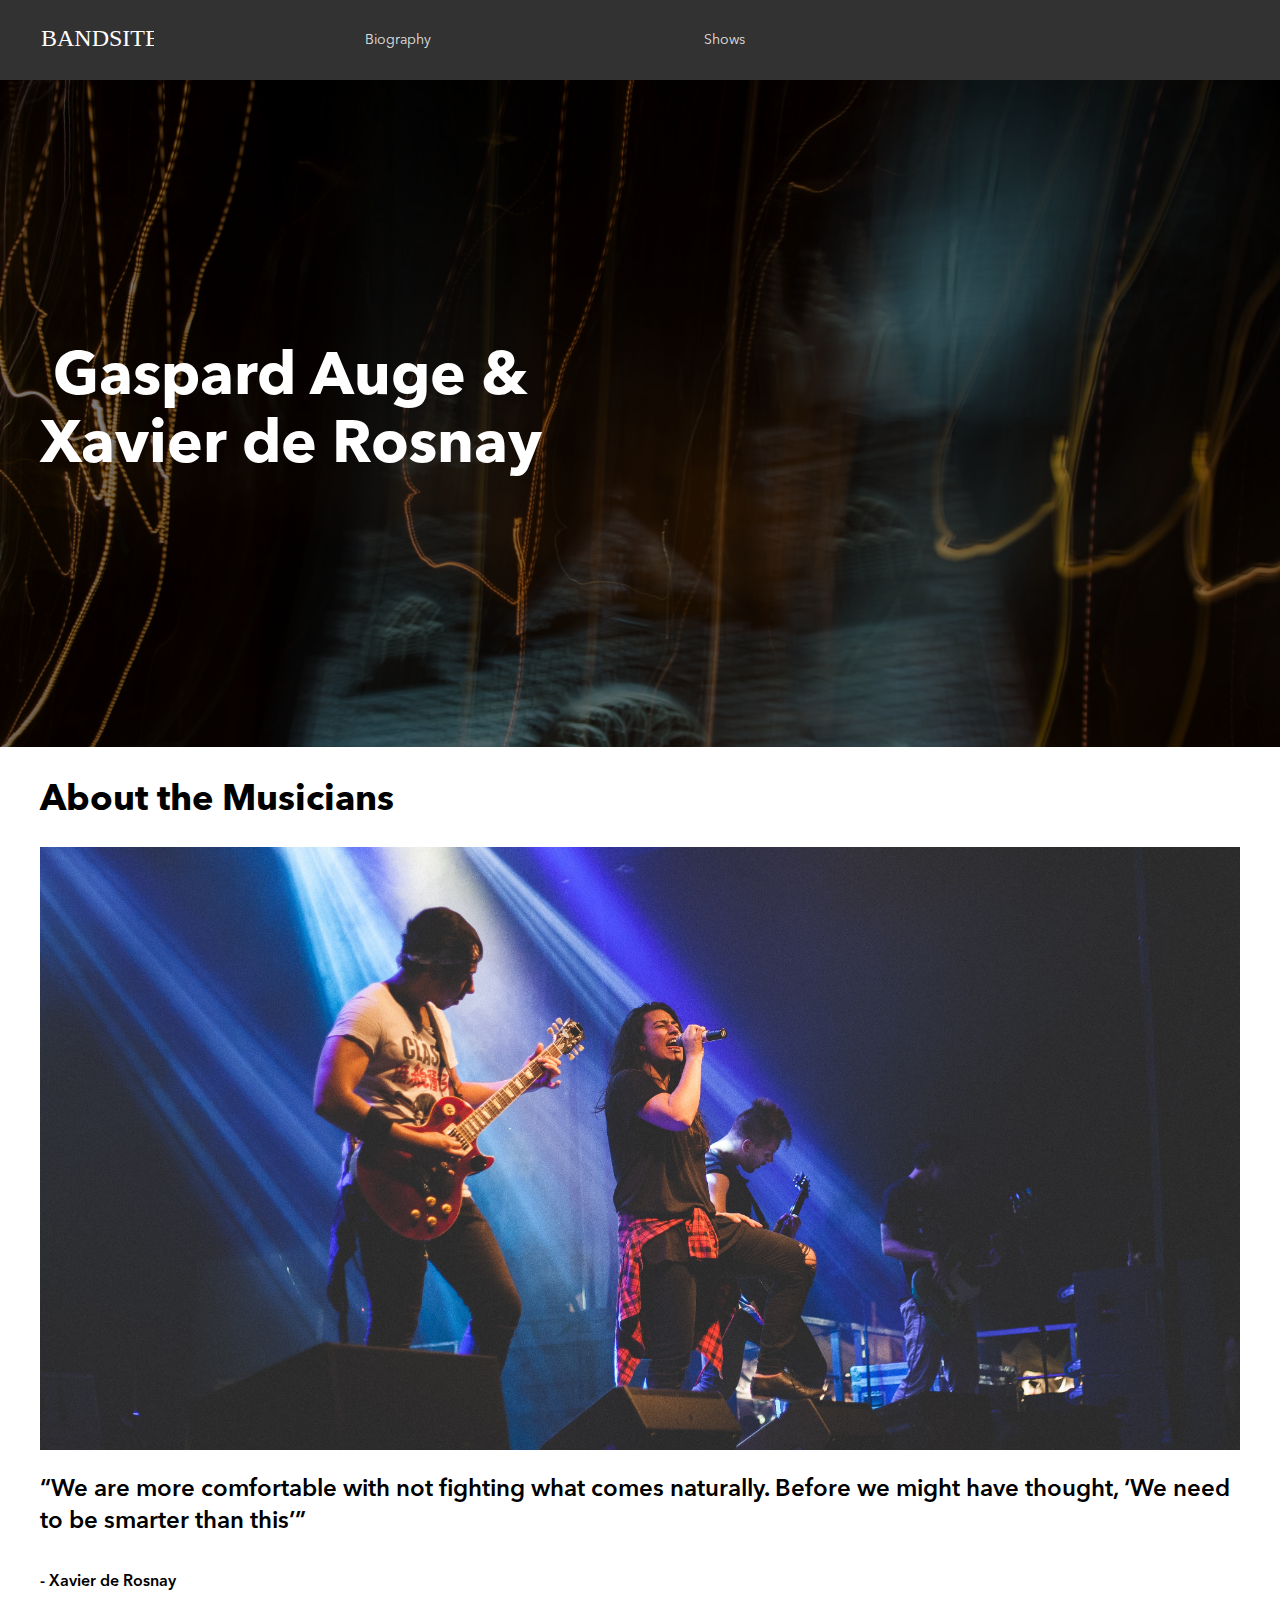
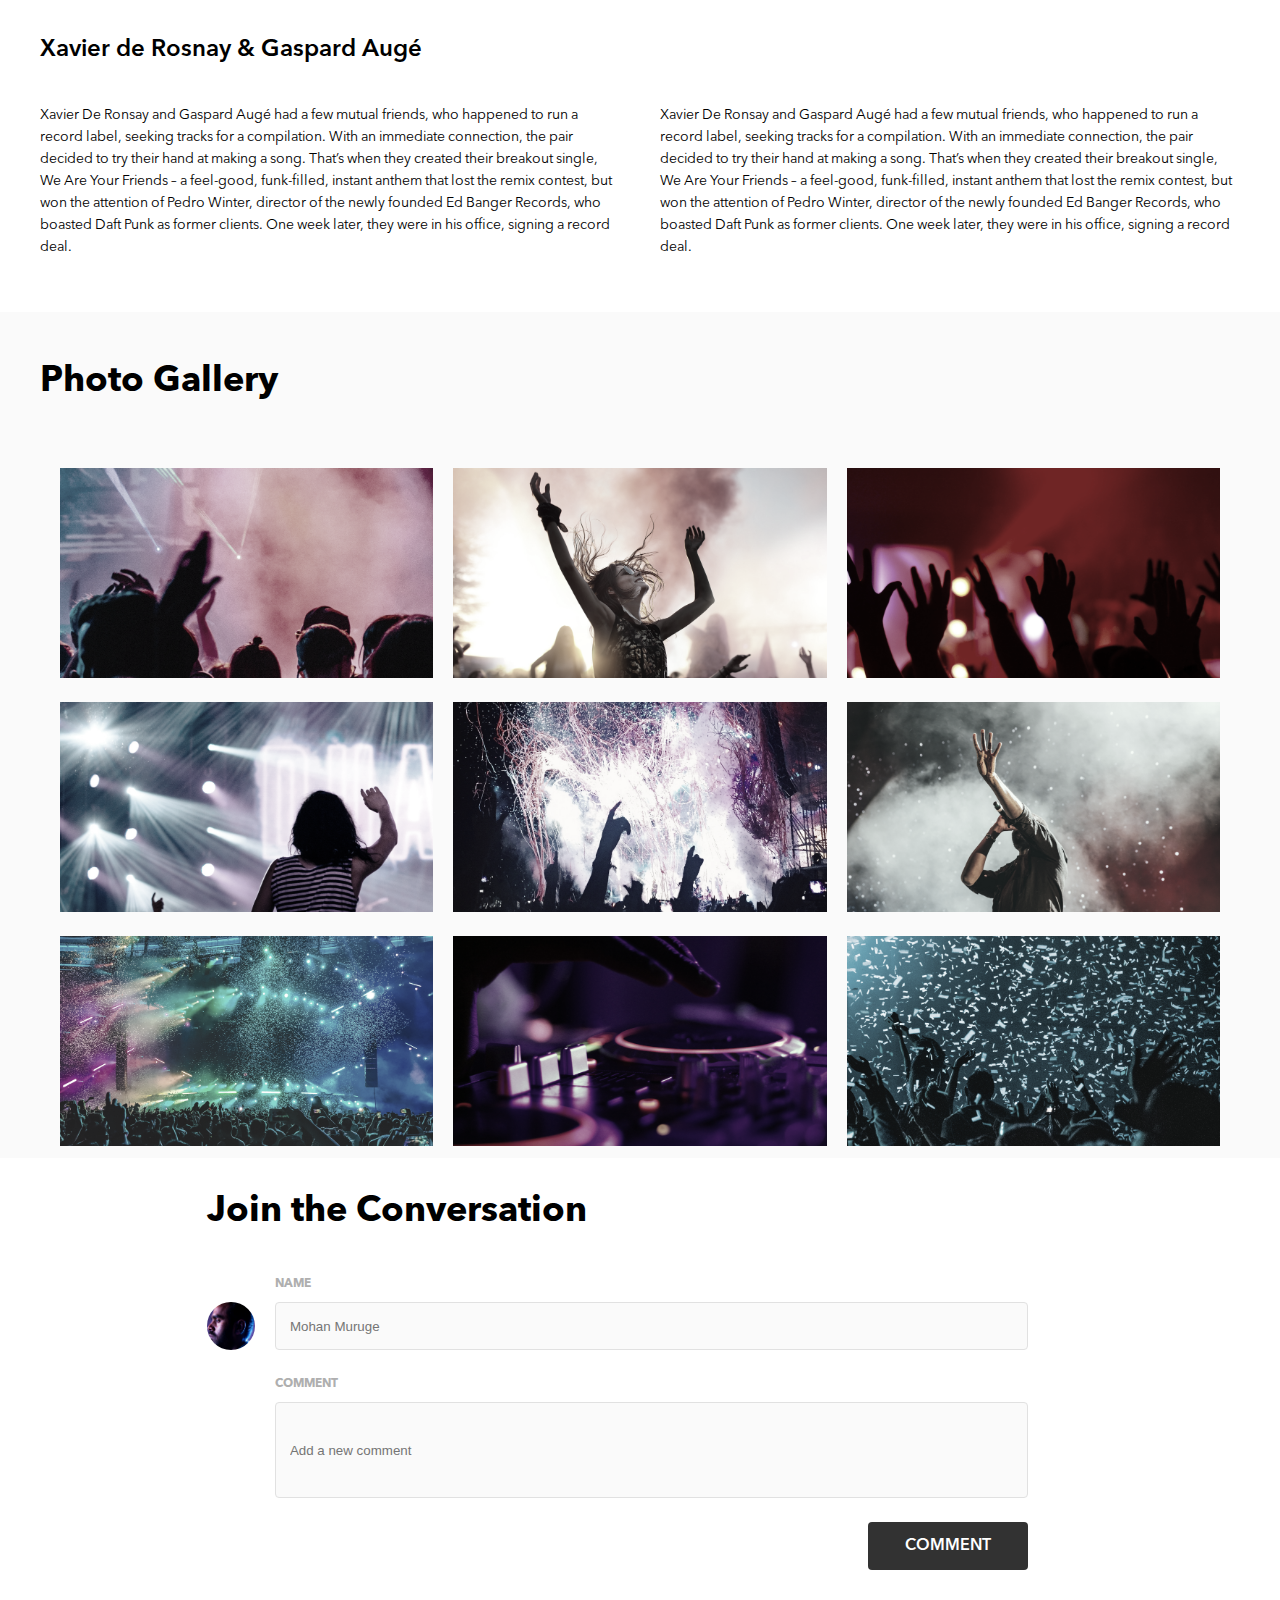
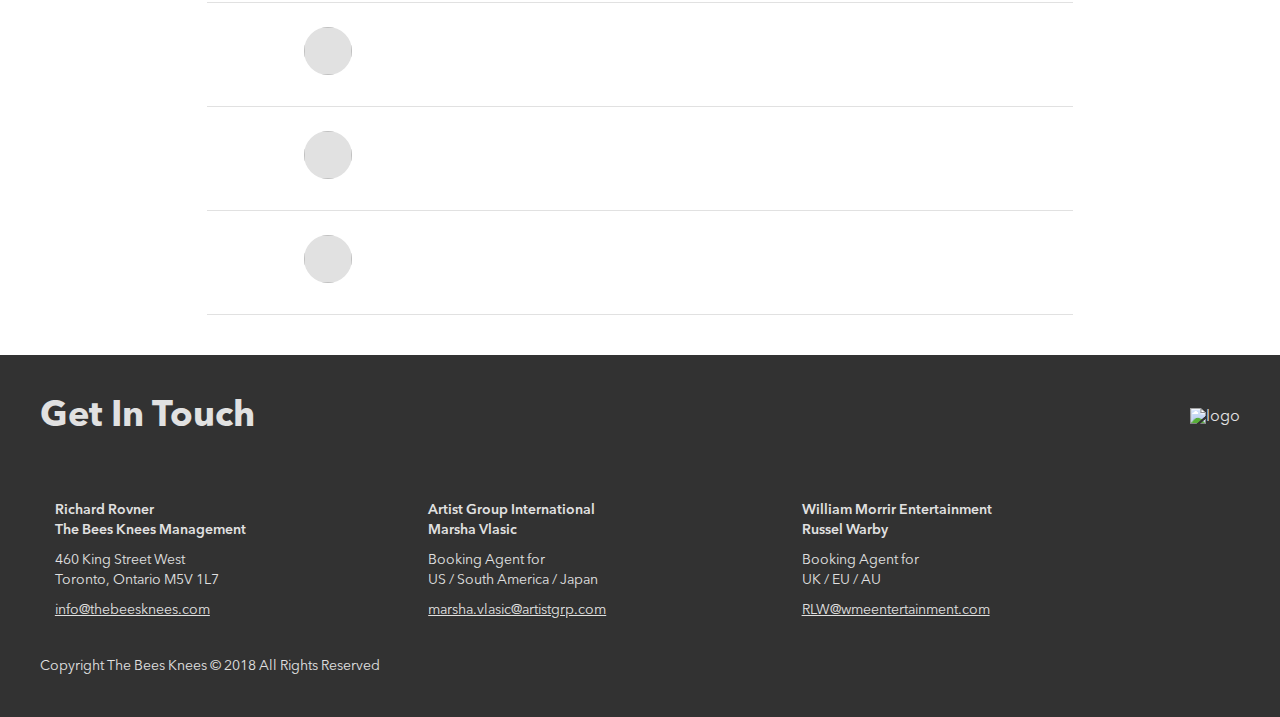
==== sprint-three/index.html @ dee581fd "A minor change: I had forgotten to add the link address to the links in my header." ====
<!DOCTYPE html>
<html lang="en">
  <head>
    <meta charset="UTF-8" />
    <meta name="viewport" content="width=device-width, initial-scale=1.0" />
    <meta http-equiv="X-UA-Compatible" content="ie=edge" />
    <link rel="stylesheet" href="styles/main.css" />
    <title>BANDSITE - Biography</title>
  </head>

  <body>
    <header class="header">
      <a class="header__logo-link" href="#">
        <img
          class="header__logo"
          src="./assets/logos/logo-bandsite.svg"
          alt="logo"
        />
      </a>
      <ul class="header__nav">
        <li class="header__nav-item header__nav-item--active">
          <a class="header__nav-link" href="#">Biography</a>
        </li>
        <li class="header__nav-item">
          <a class="header__nav-link" href="#">Shows</a>
        </li>
      </ul>
    </header>

    <main>
      <!-- Hero-->
      <section class="hero">
        <h1 class="hero__text">
          Gaspard Auge & <br />
          Xavier de Rosnay
        </h1>
        <div class="hero__overlay"></div>
      </section>
      <!-- Hero-->

      <!-- The "ABOUT" section-->
      <section class="about">
        <h1 class="about__title">About the Musicians</h1>
        <!--The image is the background of this div, so that setting different widths and hieghts won't distort the image-->
        <div class="about__image"></div>

        <h2 class="about__quote">
          “We are more comfortable with not fighting what comes naturally.
          Before we might have thought, ‘We need to be smarter than this’”
        </h2>
        <h3 class="about__quote-name">- Xavier de Rosnay</h3>
        <h2 class="about__subtitle">Xavier de Rosnay & Gaspard Augé</h2>
        <div class="about__text">
          <p class="about__text-paragraph">
            Xavier De Ronsay and Gaspard Augé had a few mutual friends, who
            happened to run a record label, seeking tracks for a compilation.
            With an immediate connection, the pair decided to try their hand at
            making a song. That’s when they created their breakout single, We
            Are Your Friends – a feel-good, funk-filled, instant anthem that
            lost the remix contest, but won the attention of Pedro Winter,
            director of the newly founded Ed Banger Records, who boasted Daft
            Punk as former clients. One week later, they were in his office,
            signing a record deal.
          </p>
          <p class="about__text-paragraph">
            Xavier De Ronsay and Gaspard Augé had a few mutual friends, who
            happened to run a record label, seeking tracks for a compilation.
            With an immediate connection, the pair decided to try their hand at
            making a song. That’s when they created their breakout single, We
            Are Your Friends – a feel-good, funk-filled, instant anthem that
            lost the remix contest, but won the attention of Pedro Winter,
            director of the newly founded Ed Banger Records, who boasted Daft
            Punk as former clients. One week later, they were in his office,
            signing a record deal.
          </p>
        </div>
      </section>
      <!-- The "ABOUT" section-->

      <!-- Photo Gallery-->
      <section class="gallery">
        <h1 class="gallery__title">Photo Gallery</h1>
        <div class="gallery__photos">
          <img
            class="gallery__image"
            src="./assets/images/Photo-gallery-1.jpg"
            alt="gallery-image"
          />
          <img
            class="gallery__image"
            src="./assets/images/Photo-gallery-2.jpg"
            alt="gallery-image"
          />
          <img
            class="gallery__image"
            src="./assets/images/Photo-gallery-3.jpg"
            alt="gallery-image"
          />
          <img
            class="gallery__image"
            src="./assets/images/Photo-gallery-4.jpg"
            alt="gallery-image"
          />
          <img
            class="gallery__image"
            src="./assets/images/Photo-gallery-5.jpg"
            alt="gallery-image"
          />
          <img
            class="gallery__image"
            src="./assets/images/Photo-gallery-6.jpg"
            alt="gallery-image"
          />
          <img
            class="gallery__image"
            src="./assets/images/Photo-gallery-7.jpg"
            alt="gallery-image"
          />
          <img
            class="gallery__image"
            src="./assets/images/Photo-gallery-8.jpg"
            alt="gallery-image"
          />
          <img
            class="gallery__image"
            src="./assets/images/Photo-gallery-9.jpg"
            alt="gallery-image"
          />
        </div>
      </section>
      <!-- Photo Gallery-->

      <!-- Comments-->
      <section class="comments">
        <h1 class="comments__title">Join the Conversation</h1>
        <!--New Comments-->
        <form class="comments__new">
          <img
            class="comments__new-avatar"
            src="./assets/images/Mohan-muruge.jpg"
            alt=""
          />
          <div class="comments__new-user-input">
            <div class="comments__new-name">
              <label class="comments__new-name-label">NAME</label>
              <input
                class="comments__new-name-input"
                type="text"
                name="name"
                placeholder="Mohan Muruge"
              />
            </div>
            <div class="comments__new-comment">
              <label class="comments__new-comment-label">COMMENT</label>
              <input
                class="comments__new-comment-input"
                type="text"
                name="comment"
                placeholder="Add a new comment"
              />
            </div>
            <button
              class="comments__new-btn btn"
              name="comment-button"
              type="submit"
            >
              COMMENT
            </button>
          </div>
        </form>
        <!--New Comments-->

        <!--Past Comments, filled by javascript-->
        <div class="comments__past"></div>
      </section>
      <!--Past Comments, filled by javascript-->

      <!-- Comments-->
    </main>

    <footer class="footer">
      <div class="footer__top">
        <h1 class="footer__title">Get In Touch</h1>

        <!-- Icons for social media -->
        <ul class="footer__icons">
          <li class="footer__icon">
            <a class="footer__icon-link" href="#">
              <img
                class="footer__icon-image"
                src="./assets/Icons/SVG/Icon-instagram.svg"
                alt=""
              />
            </a>
          </li>
          <li class="footer__icon">
            <a class="footer__icon-link" href="#">
              <img
                class="footer__icon-image"
                src="./assets/Icons/SVG/Icon-facebook.svg"
                alt=""
              />
            </a>
          </li>
          <li class="footer__icon">
            <a class="footer__icon-link" href="#">
              <img
                class="footer__icon-image"
                src="./assets/Icons/SVG/Icon-twitter.svg"
                alt=""
              />
            </a>
          </li>
        </ul>
        <!-- Icons for social media -->

        <img
          class="footer__logo"
          src="./assets/logos/Logo-bandsite.svg"
          alt="logo"
        />
      </div>

      <!-- Three contacts and their information -->
      <div class="footer__contacts">
        <ul class="footer__contact">
          <li class="footer__contact-info footer__contact-info--semibold">
            Richard Rovner
          </li>
          <li class="footer__contact-info footer__contact-info--semibold">
            The Bees Knees Management
          </li>
          <li class="footer__contact-info footer__contact-info--with-margin">
            460 King Street West
          </li>
          <li class="footer__contact-info">Toronto, Ontario M5V 1L7</li>
          <li class="footer__contact-info footer__contact-info--with-margin">
            <a
              class=" footer__contact-info-mail"
              href="mailto:info@thebeesknees.com"
              >info@thebeesknees.com</a
            >
          </li>
        </ul>

        <ul class="footer__contact">
          <li class="footer__contact-info footer__contact-info--semibold">
            Artist Group International
          </li>
          <li class="footer__contact-info footer__contact-info--semibold">
            Marsha Vlasic
          </li>
          <li class="footer__contact-info footer__contact-info--with-margin">
            Booking Agent for
          </li>
          <li class="footer__contact-info">US / South America / Japan</li>
          <li class="footer__contact-info footer__contact-info--with-margin">
            <a
              class=" footer__contact-info-mail"
              href="mailto:marsha.vlasic@artistgrp.com"
              >marsha.vlasic@artistgrp.com</a
            >
          </li>
        </ul>

        <ul class="footer__contact">
          <li class="footer__contact-info footer__contact-info--semibold">
            William Morrir Entertainment
          </li>
          <li class="footer__contact-info footer__contact-info--semibold">
            Russel Warby
          </li>
          <li class="footer__contact-info footer__contact-info--with-margin">
            Booking Agent for
          </li>
          <li class="footer__contact-info">UK / EU / AU</li>
          <li class="footer__contact-info footer__contact-info--with-margin">
            <a
              class=" footer__contact-info-mail"
              href="mailto:RLW@wmeentertainment.com"
              >RLW@wmeentertainment.com</a
            >
          </li>
        </ul>
      </div>
      <!-- Three contacts and their information -->

      <p class="footer__copyright">
        Copyright The Bees Knees © 2018
        <span class="footer__copyright-new-line"> All Rights Reserved</span>
      </p>
    </footer>

    <script src="https://unpkg.com/axios/dist/axios.min.js"></script>
    <script src="./scripts/functions.js"></script>
    <script src="./scripts/comments.js"></script>
  </body>
</html>
---- sprint-three/styles/main.css ----
/* media query for mobile */
/* media query for tablet */
/* media query for landscape, medium pixel density desktops */
/* media query for high pixel density desktops */
@font-face {
  font-family: "AvenirRegular";
  src: url(../assets/fonts/Avenir-Regular.otf);
  font-style: normal;
}

@font-face {
  font-family: "AvenirDemiBold";
  src: url(../assets/fonts/Avenir-Demi.otf);
  font-style: normal;
}

@font-face {
  font-family: "AvenirBold";
  src: url(../assets/fonts/Avenir-Bold.otf);
  font-style: normal;
}

.header {
  background-color: #323232;
  display: -webkit-box;
  display: -ms-flexbox;
  display: flex;
  -webkit-box-orient: vertical;
  -webkit-box-direction: normal;
      -ms-flex-direction: column;
          flex-direction: column;
  -webkit-box-pack: center;
      -ms-flex-pack: center;
          justify-content: center;
  -webkit-box-align: center;
      -ms-flex-align: center;
          align-items: center;
  height: 80px;
  width: 100vw;
}

.header__logo {
  -webkit-box-flex: 67%;
      -ms-flex: 67%;
          flex: 67%;
  margin-top: 15px;
  margin-bottom: 16px;
}

.header__nav {
  -webkit-box-flex: 33%;
      -ms-flex: 33%;
          flex: 33%;
  width: 100%;
  padding: 0;
  margin: 0;
  -webkit-box-sizing: border-box;
          box-sizing: border-box;
  list-style-type: none;
  display: -webkit-box;
  display: -ms-flexbox;
  display: flex;
  -webkit-box-align: center;
      -ms-flex-align: center;
          align-items: center;
}

.header__nav-item {
  width: 50%;
  height: 100%;
  display: -webkit-box;
  display: -ms-flexbox;
  display: flex;
  -webkit-box-pack: center;
      -ms-flex-pack: center;
          justify-content: center;
  -webkit-box-align: start;
      -ms-flex-align: start;
          align-items: flex-start;
}

.header__nav-item:hover {
  color: #FFF;
  border-bottom: 2px solid #FFF;
  font-family: "AvenirDemiBold";
}

.header__nav-link {
  color: #E1E1E1;
  text-decoration: none;
}

@media only screen and (min-width: 768px) {
  .header {
    padding: 0 3.12vw;
    -webkit-box-orient: horizontal;
    -webkit-box-direction: normal;
        -ms-flex-direction: row;
            flex-direction: row;
    -webkit-box-pack: start;
        -ms-flex-pack: start;
            justify-content: flex-start;
  }
  .header__logo {
    margin: 0;
    padding: 0;
  }
  .header__nav {
    margin: 0;
    -webkit-box-pack: start;
        -ms-flex-pack: start;
            justify-content: flex-start;
  }
  .header__nav-item {
    width: 15%;
    height: 80px;
    margin-left: 15%;
    -webkit-box-align: center;
        -ms-flex-align: center;
            align-items: center;
  }
}

@media only screen and (min-width: 1440px) {
  .header {
    padding: 0 12.5vw;
    -webkit-box-orient: horizontal;
    -webkit-box-direction: normal;
        -ms-flex-direction: row;
            flex-direction: row;
    -webkit-box-pack: start;
        -ms-flex-pack: start;
            justify-content: flex-start;
  }
  .header__logo {
    margin: 0;
    padding: 0;
  }
  .header__nav {
    margin: 0;
    -webkit-box-pack: start;
        -ms-flex-pack: start;
            justify-content: flex-start;
  }
  .header__nav-item {
    width: 5.55vw;
    margin-left: 3.89vw;
    -webkit-box-align: center;
        -ms-flex-align: center;
            align-items: center;
  }
}

.footer {
  background-color: #323232;
  color: #E1E1E1;
  padding-top: 48px;
  padding-bottom: 32px;
}

.footer__title {
  margin-top: 0;
  padding: 0 4%;
  font-family: "AvenirBold";
}

.footer__icons {
  display: -webkit-box;
  display: -ms-flexbox;
  display: flex;
  -webkit-box-pack: start;
      -ms-flex-pack: start;
          justify-content: flex-start;
  padding: 10px 5%;
}

.footer__icon {
  list-style-type: none;
  padding-right: 10%;
}

.footer__logo {
  display: none;
}

.footer__contact {
  padding: 5px 0;
}

.footer__contact-info {
  list-style-type: none;
  padding-left: 4%;
}

.footer__contact-info--semibold {
  font-family: "AvenirDemiBold";
}

.footer__contact-info--with-margin {
  margin-top: 10px;
}

.footer__contact-info-mail {
  color: #E1E1E1;
}

.footer__copyright {
  padding-left: 2.5%;
  margin-bottom: 48px;
}

.footer__copyright-new-line {
  display: block;
}

@media only screen and (min-width: 768px) {
  .footer {
    padding: 40px 3.12vw;
  }
  .footer__top {
    display: -webkit-box;
    display: -ms-flexbox;
    display: flex;
    -webkit-box-pack: justify;
        -ms-flex-pack: justify;
            justify-content: space-between;
    -webkit-box-align: center;
        -ms-flex-align: center;
            align-items: center;
    margin-bottom: 40px;
  }
  .footer__top > * {
    margin: 0;
    padding: 0;
  }
  .footer__icon {
    padding-right: 3.25vw;
  }
  .footer__logo {
    display: unset;
    padding-left: 12vw;
  }
  .footer__contacts {
    display: -webkit-box;
    display: -ms-flexbox;
    display: flex;
    -webkit-box-pack: start;
        -ms-flex-pack: start;
            justify-content: flex-start;
  }
  .footer__contact {
    width: 29.17vw;
  }
  .footer__copyright {
    padding-left: 0;
    margin-bottom: 0;
  }
  .footer__copyright-new-line {
    display: inline;
  }
}

@media only screen and (min-width: 1440px) {
  .footer {
    padding: 48px 12.5vw;
  }
  .footer__top {
    display: -webkit-box;
    display: -ms-flexbox;
    display: flex;
    -webkit-box-pack: justify;
        -ms-flex-pack: justify;
            justify-content: space-between;
    -webkit-box-align: center;
        -ms-flex-align: center;
            align-items: center;
    margin-bottom: 56px;
  }
  .footer__top > * {
    margin: 0;
    padding: 0;
  }
  .footer__icon {
    padding-right: 2.22vw;
  }
  .footer__logo {
    -webkit-box-sizing: content-box;
            box-sizing: content-box;
    width: 8.33vw;
    height: 1.67vw;
    display: unset;
    padding-left: 18vw;
  }
  .footer__contacts {
    display: -webkit-box;
    display: -ms-flexbox;
    display: flex;
    -webkit-box-pack: start;
        -ms-flex-pack: start;
            justify-content: flex-start;
  }
  .footer__contact {
    padding: 0;
    margin: 0;
    width: 19.17vw;
  }
  .footer__contact-info--with-margin {
    margin-top: 24px;
  }
  .footer__copyright {
    padding-left: 0;
    margin-bottom: 0;
  }
  .footer__copyright-new-line {
    display: inline;
  }
}

/*This stylesheet includes the stylings for the main content of the page,
including hero, the 'about' section and photo gallery*/
* {
  -webkit-box-sizing: border-box;
          box-sizing: border-box;
}

/*Stylings for the mobile version
content block for the 'small' mixin in the partials/__breakpoints*/
.hero {
  width: 100vw;
  height: 57.19vw;
  background-image: url(../assets/images/hero-image.jpg);
  background-size: cover;
  background-repeat: no-repeat;
  display: -webkit-box;
  display: -ms-flexbox;
  display: flex;
  -webkit-box-align: center;
      -ms-flex-align: center;
          align-items: center;
  z-index: 0;
  position: relative;
}

.hero__overlay {
  width: 100%;
  height: 100%;
  background-color: rgba(0, 0, 0, 0.5);
  position: absolute;
  top: 0;
  z-index: 1;
}

.hero__text {
  color: #FFF;
  font-family: "AvenirBold";
  text-align: center;
  padding-left: 5vw;
  z-index: 2;
}

.about {
  width: 100vw;
  margin-top: 32px;
  padding: 0 5vw;
}

.about > * {
  margin-top: 0;
  width: 90vw;
}

.about__title {
  margin-bottom: 24px;
  font-family: "AvenirBold";
}

.about__image {
  height: 67vw;
  margin-bottom: 24px;
  background-image: url(../assets/images/about-image.jpg);
  background-size: cover;
  background-repeat: no-repeat;
}

.about__quote {
  margin-bottom: 32px;
  font-family: "AvenirDemiBold";
}

.about__quote-name {
  margin-bottom: 40px;
  font-family: "AvenirDemiBold";
}

.about__subtitle {
  margin-bottom: 24px;
  font-family: "AvenirDemiBold";
}

.about__text {
  margin-bottom: 40px;
}

.gallery {
  background-color: #FAFAFA;
  margin-top: 32px;
  margin-bottom: 16px;
  padding-top: 32px;
  padding: 0 5vw;
}

.gallery > * {
  margin-top: 0;
  width: 90vw;
}

.gallery__title {
  margin-bottom: 24px;
  font-family: "AvenirBold";
}

.gallery__photos {
  display: -webkit-box;
  display: -ms-flexbox;
  display: flex;
  -webkit-box-orient: vertical;
  -webkit-box-direction: normal;
      -ms-flex-direction: column;
          flex-direction: column;
}

.gallery__image {
  margin-bottom: 16px;
  width: 90vw;
  height: 51vw;
  -webkit-filter: grayscale(70%);
          filter: grayscale(70%);
  -webkit-transition: -webkit-filter 1s, -webkit-transform 0.5s;
  transition: -webkit-filter 1s, -webkit-transform 0.5s;
  transition: filter 1s, transform 0.5s;
  transition: filter 1s, transform 0.5s, -webkit-filter 1s, -webkit-transform 0.5s;
}

.gallery__image:hover {
  -webkit-filter: grayscale(0%);
          filter: grayscale(0%);
  -webkit-transform: scale(1.05, 1.05);
          transform: scale(1.05, 1.05);
}

/*Stylings for the tablet version
content block for the 'medium' mixin in the partials/__breakpoints*/
@media only screen and (min-width: 768px) {
  .hero {
    height: 52.08vw;
  }
  .hero__text {
    padding-left: 3.12vw;
  }
  .about {
    padding: 0 3.12vw;
  }
  .about > * {
    width: 93.76vw;
  }
  .about__image {
    height: 47.13vw;
    background-position: center 80%;
  }
  .about__text {
    display: -webkit-box;
    display: -ms-flexbox;
    display: flex;
  }
  .about__text-paragraph:not(:last-child) {
    margin-right: 3.12vw;
  }
  .gallery {
    padding: 48px 3.12vw 0 3.12vw;
  }
  .gallery > * {
    width: 93.76vw;
  }
  .gallery__title {
    margin-bottom: 52px;
  }
  .gallery__photos {
    -webkit-box-orient: horizontal;
    -webkit-box-direction: normal;
        -ms-flex-direction: row;
            flex-direction: row;
    -webkit-box-pack: space-evenly;
        -ms-flex-pack: space-evenly;
            justify-content: space-evenly;
    -ms-flex-wrap: wrap;
        flex-wrap: wrap;
  }
  .gallery__image {
    padding: 0;
    width: 29.17vw;
    height: 16.41vw;
    margin: 12px 0;
  }
}

/*Stylings of the desktop version
content block for the 'huge' mixin in the partials/__breakpoints*/
@media only screen and (min-width: 1440px) {
  .hero {
    height: 46.53vw;
  }
  .hero__text {
    padding-left: 12.5vw;
  }
  .about {
    margin-top: 48px;
    padding: 0 12.5vw;
  }
  .about > * {
    width: 75vw;
  }
  .about__title {
    margin-bottom: 48px;
  }
  .about__image {
    padding: 0 6.39vw;
    height: 31.25vw;
    margin-bottom: 48px;
    background-position: center 70%;
  }
  .about__quote {
    padding: 0 6.39vw;
    margin-bottom: 40px;
  }
  .about__quote-name {
    padding: 0 6.39vw;
    margin-bottom: 56px;
  }
  .about__subtitle {
    padding: 0 6.39vw;
    margin-bottom: 32px;
  }
  .about__text {
    padding: 0 6.39vw;
    margin-bottom: 48px;
    display: -webkit-box;
    display: -ms-flexbox;
    display: flex;
  }
  .about__text-paragraph {
    -webkit-box-sizing: content-box;
            box-sizing: content-box;
    width: 420px;
  }
  .about__text-paragraph:not(:last-child) {
    margin-right: 2.78vw;
  }
  .gallery {
    padding-top: 48px;
    margin-bottom: 40px;
    padding: 0 12.5vw;
  }
  .gallery > * {
    width: 75vw;
  }
  .gallery__title {
    padding-top: 48px;
    margin-bottom: 52px;
  }
  .gallery__photos {
    -webkit-box-orient: horizontal;
    -webkit-box-direction: normal;
        -ms-flex-direction: row;
            flex-direction: row;
    -webkit-box-pack: justify;
        -ms-flex-pack: justify;
            justify-content: space-between;
    -ms-flex-wrap: wrap;
        flex-wrap: wrap;
  }
  .gallery__image {
    padding: 0;
    width: 23.89vw;
    height: 13.4vw;
    margin: 12px 0;
  }
}

/*This stylesheet contains the font-sizes for all the elements*/
h1 {
  font-size: 24px;
  line-height: 32px;
}

h2 {
  font-size: 14px;
  line-height: 22px;
}

h3,
h4,
p,
li,
shows-tours__table--contents {
  font-size: 13px;
  line-height: 18px;
}

h5,
label {
  font-size: 12px;
  line-height: 20px;
  font-family: "AvenirBold";
  color: #AFAFAF;
}

.comments {
  font-size: 13px;
  line-height: 18px;
}

.comments__title {
  font-size: 24px;
  line-height: 32px;
}

@media only screen and (min-width: 768px) {
  h1 {
    font-size: 36px;
    line-height: 44px;
  }
  h2 {
    font-size: 24px;
    line-height: 32px;
  }
  h3 {
    font-size: 16px;
    line-height: 24px;
  }
  h4,
  p,
  li {
    font-size: 14px;
    line-height: 22px;
  }
  h5 {
    font-size: 12px;
    line-height: 20px;
  }
  .footer__contact-info {
    line-height: 20px;
  }
  .hero__text,
  .shows-hero__text {
    font-size: 60px;
    line-height: 68px;
  }
  .shows-hero__subtitle {
    font-size: 36px;
    line-height: 44px;
  }
  .comments {
    font-size: 14px;
    line-height: 22px;
  }
  .comments__title {
    font-size: 36px;
    line-height: 44px;
  }
}

@media only screen and (min-width: 1440px) {
  h1 {
    font-size: 36px;
    line-height: 44px;
  }
  h2 {
    font-size: 24px;
    line-height: 32px;
  }
  h3 {
    font-size: 16px;
    line-height: 24px;
  }
  h4,
  p,
  li {
    font-size: 14px;
    line-height: 22px;
  }
  h5 {
    font-size: 12px;
    line-height: 20px;
  }
  .footer__contact-info {
    line-height: 20px;
  }
  .hero__text,
  .shows-hero__text {
    font-size: 60px;
    line-height: 68px;
  }
  .shows-hero__subtitle {
    font-size: 36px;
    line-height: 44px;
  }
  .comments {
    font-size: 14px;
    line-height: 22px;
  }
  .comments__title {
    font-size: 36px;
    line-height: 44px;
  }
}

* {
  -webkit-box-sizing: border-box;
          box-sizing: border-box;
}

.shows-hero {
  width: 100vw;
  height: 147.5vw;
  background-image: url(../assets/images/shows-hero-image.jpg);
  background-size: cover;
  background-repeat: no-repeat;
  display: -webkit-box;
  display: -ms-flexbox;
  display: flex;
  -webkit-box-orient: vertical;
  -webkit-box-direction: normal;
      -ms-flex-direction: column;
          flex-direction: column;
  -webkit-box-pack: start;
      -ms-flex-pack: start;
          justify-content: flex-start;
  z-index: 0;
  position: relative;
}

.shows-hero__overlay {
  width: 100%;
  height: 100%;
  background-color: rgba(0, 0, 0, 0.5);
  position: absolute;
  top: 0;
  z-index: 1;
}

.shows-hero__container {
  z-index: 2;
}

.shows-hero__text {
  color: #FFF;
  font-family: "AvenirBold";
  padding-left: 5vw;
  z-index: 2;
  margin: 0;
}

.shows-hero__subtitle {
  padding-top: 20vw;
  padding-bottom: 10vw;
}

.shows-hero__song {
  width: 90vw;
  height: 146px;
  margin-top: 20vw;
  margin-left: 5vw;
  border: none;
}

@media only screen and (min-width: 768px) {
  .shows-hero {
    height: 87.24vw;
  }
  .shows-hero__text {
    padding-left: 3.12vw;
  }
  .shows-hero__subtitle {
    padding-top: 12.5vw;
    padding-bottom: 6vw;
  }
  .shows-hero__song {
    width: 93.75vw;
    margin-top: 12.5vw;
    margin-left: 3.12vw;
  }
}

@media only screen and (min-width: 1440px) {
  .shows-hero {
    height: 46.53vw;
  }
  .shows-hero__container {
    display: -webkit-box;
    display: -ms-flexbox;
    display: flex;
  }
  .shows-hero__text {
    width: 40.28vw;
    margin-left: 12.5vw;
  }
  .shows-hero__subtitle {
    padding-top: 11.11vw;
    padding-bottom: 3.33vw;
  }
  .shows-hero__song {
    width: 30.29vw;
    margin: 0 12.5vw 0 4.44vw;
  }
}

* {
  -webkit-box-sizing: border-box;
          box-sizing: border-box;
}

.shows-tours {
  width: 100vw;
  padding: 0 5vw;
}

.shows-tours * {
  margin: 0;
  padding: 0;
}

.shows-tours__title {
  margin-top: 32px;
  font-family: "AvenirBold";
}

.shows-tours__table {
  position: relative;
  height: 1500px;
}

.shows-tours__table-section--label {
  position: absolute;
  top: 11px;
  font-size: 12px;
  line-height: 20px;
  font-family: "AvenirBold";
  color: #AFAFAF;
}

.shows-tours__table-section--label > div > div {
  margin: 29px 0;
}

.shows-tours__table-section--label > div button {
  visibility: hidden;
  width: 90vw;
  height: 48px;
  margin: 2px 0 16px 0;
}

.shows-tours__table-section--content {
  position: absolute;
  top: 35px;
  font-size: 13px;
  line-height: 18px;
}

.shows-tours__table-section--content > div {
  width: 90vw;
  border-bottom: 1px solid #E1E1E1;
}

.shows-tours__table-section--content > div > div {
  margin: 30px 0;
}

.shows-tours__table-section--content > div div:first-child {
  font-family: "AvenirDemiBold";
}

.shows-tours__table-section--content > div button {
  width: 90vw;
  height: 48px;
  margin: 2px 0 16px 0;
}

@media only screen and (min-width: 768px) {
  .shows-tours {
    padding: 0 3.12vw;
  }
  .shows-tours__table {
    height: 550px;
  }
  .shows-tours__table-section--label {
    top: 0;
  }
  .shows-tours__table-section--label > div {
    width: 93.75vw;
    display: -webkit-box;
    display: -ms-flexbox;
    display: flex;
    -webkit-box-pack: justify;
        -ms-flex-pack: justify;
            justify-content: space-between;
    margin: 0;
    visibility: hidden;
  }
  .shows-tours__table-section--label > div > div {
    -webkit-box-flex: 25%;
        -ms-flex: 25%;
            flex: 25%;
  }
  .shows-tours__table-section--label > div button {
    width: 160px;
    margin: 0;
    -webkit-box-flex: 25%;
        -ms-flex: 25%;
            flex: 25%;
  }
  .shows-tours__table-section--content {
    top: 36px;
  }
  .shows-tours__table-section--content > div {
    width: 93.75vw;
    display: -webkit-box;
    display: -ms-flexbox;
    display: flex;
    -webkit-box-pack: justify;
        -ms-flex-pack: justify;
            justify-content: space-between;
  }
  .shows-tours__table-section--content > div > div {
    -webkit-box-flex: 25%;
        -ms-flex: 25%;
            flex: 25%;
    margin: 16px 0;
    display: -webkit-box;
    display: -ms-flexbox;
    display: flex;
    -webkit-box-align: center;
        -ms-flex-align: center;
            align-items: center;
  }
  .shows-tours__table-section--content > div button {
    width: 160px;
    margin: 16px 0;
    -webkit-box-flex: 25%;
        -ms-flex: 25%;
            flex: 25%;
  }
  #label-row--0 {
    visibility: visible;
  }
}

@media only screen and (min-width: 1440px) {
  .shows-tours {
    display: -webkit-box;
    display: -ms-flexbox;
    display: flex;
    padding: 0;
  }
  .shows-tours__title {
    padding-left: 12.5vw;
    margin-top: 48px;
    -webkit-box-flex: 31.67%;
        -ms-flex: 31.67%;
            flex: 31.67%;
  }
  .shows-tours__table {
    padding-right: 12.5vw;
    -webkit-box-flex: 68.33%;
        -ms-flex: 68.33%;
            flex: 68.33%;
    height: 600px;
  }
  .shows-tours__table-section {
    width: 55.83vw;
  }
  .shows-tours__table-section--label {
    top: 40px;
  }
  .shows-tours__table-section--label > div {
    width: 100%;
    display: -webkit-box;
    display: -ms-flexbox;
    display: flex;
    -webkit-box-pack: justify;
        -ms-flex-pack: justify;
            justify-content: space-between;
    visibility: hidden;
  }
  .shows-tours__table-section--label > div > div {
    -webkit-box-flex: 25%;
        -ms-flex: 25%;
            flex: 25%;
    margin: 0;
  }
  .shows-tours__table-section--label > div button {
    width: 160px;
    margin: 0;
    -webkit-box-flex: 25%;
        -ms-flex: 25%;
            flex: 25%;
  }
  .shows-tours__table-section--content {
    top: 80px;
  }
  .shows-tours__table-section--content > div {
    width: 100%;
    display: -webkit-box;
    display: -ms-flexbox;
    display: flex;
    -webkit-box-pack: justify;
        -ms-flex-pack: justify;
            justify-content: space-between;
  }
  .shows-tours__table-section--content > div > div {
    -webkit-box-flex: 25%;
        -ms-flex: 25%;
            flex: 25%;
    margin: 16px 0;
    display: -webkit-box;
    display: -ms-flexbox;
    display: flex;
    -webkit-box-align: center;
        -ms-flex-align: center;
            align-items: center;
    margin: 0;
  }
  .shows-tours__table-section--content > div button {
    width: 160px;
    margin: 16px 0;
    -webkit-box-flex: 25%;
        -ms-flex: 25%;
            flex: 25%;
  }
  #label-row--0 {
    visibility: visible;
  }
}

.comments {
  width: 100vw;
  padding: 0 5vw;
}

.comments__title {
  font-family: "AvenirBold";
  margin: 32px 0 40px 0;
}

.comments__new {
  display: -webkit-box;
  display: -ms-flexbox;
  display: flex;
  border-bottom: 1px solid #E1E1E1;
}

.comments__new-name, .comments__new-comment {
  display: -webkit-box;
  display: -ms-flexbox;
  display: flex;
  -webkit-box-orient: vertical;
  -webkit-box-direction: normal;
      -ms-flex-direction: column;
          flex-direction: column;
  padding-left: 20px;
}

.comments__new-user-input {
  display: -webkit-box;
  display: -ms-flexbox;
  display: flex;
  -webkit-box-orient: vertical;
  -webkit-box-direction: normal;
      -ms-flex-direction: column;
          flex-direction: column;
}

.comments__new-name-input, .comments__new-comment-input {
  width: 71.25vw;
  height: 48px;
  border: 1px solid #E1E1E1;
  border-radius: 4px;
  background-color: #FAFAFA;
  padding-left: 1.11vw;
  margin-top: 8px;
  margin-bottom: 24px;
}

.comments__new-name-input:focus, .comments__new-comment-input:focus {
  outline: none;
  border: 2px solid #323232;
}

.comments__new-comment-input {
  height: 96px;
}

.comments__new-btn {
  width: 71.25vw;
  height: 48px;
  margin: 0 0 32px 20px;
}

.comments__new-avatar, .comments__past-avatarbox-avatar {
  width: 48px;
  height: 48px;
  border-radius: 50%;
  margin-top: 28px;
}

.comments__past {
  margin-bottom: 40px;
}

.comments__past-comment {
  display: -webkit-box;
  display: -ms-flexbox;
  display: flex;
  padding: 24px 0;
  border-bottom: 1px solid #E1E1E1;
}

.comments__past-comment-avatarbox {
  -webkit-box-flex: 18.75;
      -ms-flex: 18.75;
          flex: 18.75;
  text-align: end;
}

.comments__past-comment-body {
  -webkit-box-flex: 81.25;
      -ms-flex: 81.25;
          flex: 81.25;
  padding-left: 16px;
}

.comments__past-avatarbox-avatar {
  background-color: #E1E1E1;
  -webkit-box-flex: 18.75;
      -ms-flex: 18.75;
          flex: 18.75;
  margin-top: 0;
}

.comments__past-title-userName {
  font-family: "AvenirDemiBold";
}

.comments__past-title-date {
  color: #AFAFAF;
  margin-left: 12px;
}

.comments__past-body-title {
  display: -webkit-box;
  display: -ms-flexbox;
  display: flex;
  -webkit-box-pack: justify;
      -ms-flex-pack: justify;
          justify-content: space-between;
  padding-bottom: 16px;
}

@media only screen and (min-width: 768px) {
  .comments {
    padding: 0 16.15vw;
  }
  .comments__new-name-input, .comments__new-comment-input {
    width: 58.85vw;
  }
  .comments__new-btn {
    width: 160px;
    height: 48px;
    -ms-flex-item-align: end;
        align-self: flex-end;
  }
  .comments__past-comment-avatar {
    -webkit-box-flex: 9;
        -ms-flex: 9;
            flex: 9;
  }
  .comments__past-comment-body {
    -webkit-box-flex: 91;
        -ms-flex: 91;
            flex: 91;
  }
  .comments__past-body-title {
    -webkit-box-pack: start;
        -ms-flex-pack: start;
            justify-content: flex-start;
  }
}

@media only screen and (min-width: 1440px) {
  .comments {
    padding: 0 31.67vw;
  }
  .comments__title {
    font-family: "AvenirBold";
    margin: 48px 0 56px 0;
  }
  .comments__new-name-input, .comments__new-comment-input {
    width: 31.94vw;
  }
  .comments__new-btn {
    width: 160px;
    height: 48px;
    -ms-flex-item-align: end;
        align-self: flex-end;
    margin-bottom: 24px;
  }
  .comments__past-comment-avatar {
    -webkit-box-flex: 9;
        -ms-flex: 9;
            flex: 9;
  }
  .comments__past-comment-body {
    -webkit-box-flex: 91;
        -ms-flex: 91;
            flex: 91;
  }
  .comments__past-body-title {
    -webkit-box-pack: start;
        -ms-flex-pack: start;
            justify-content: flex-start;
  }
}

html,
body {
  margin: 0;
  -webkit-box-sizing: border-box;
          box-sizing: border-box;
  font-family: "AvenirRegular";
  height: 100vh;
}

*,
*:before,
*:after {
  -webkit-box-sizing: inherit;
          box-sizing: inherit;
}

.btn {
  background-color: #323232;
  color: #FFF;
  font-family: "AvenirDemiBold";
  border-radius: 4px;
  font-size: 16px;
  border: none;
}

.btn:hover {
  background-color: black;
}
/*# sourceMappingURL=main.css.map */
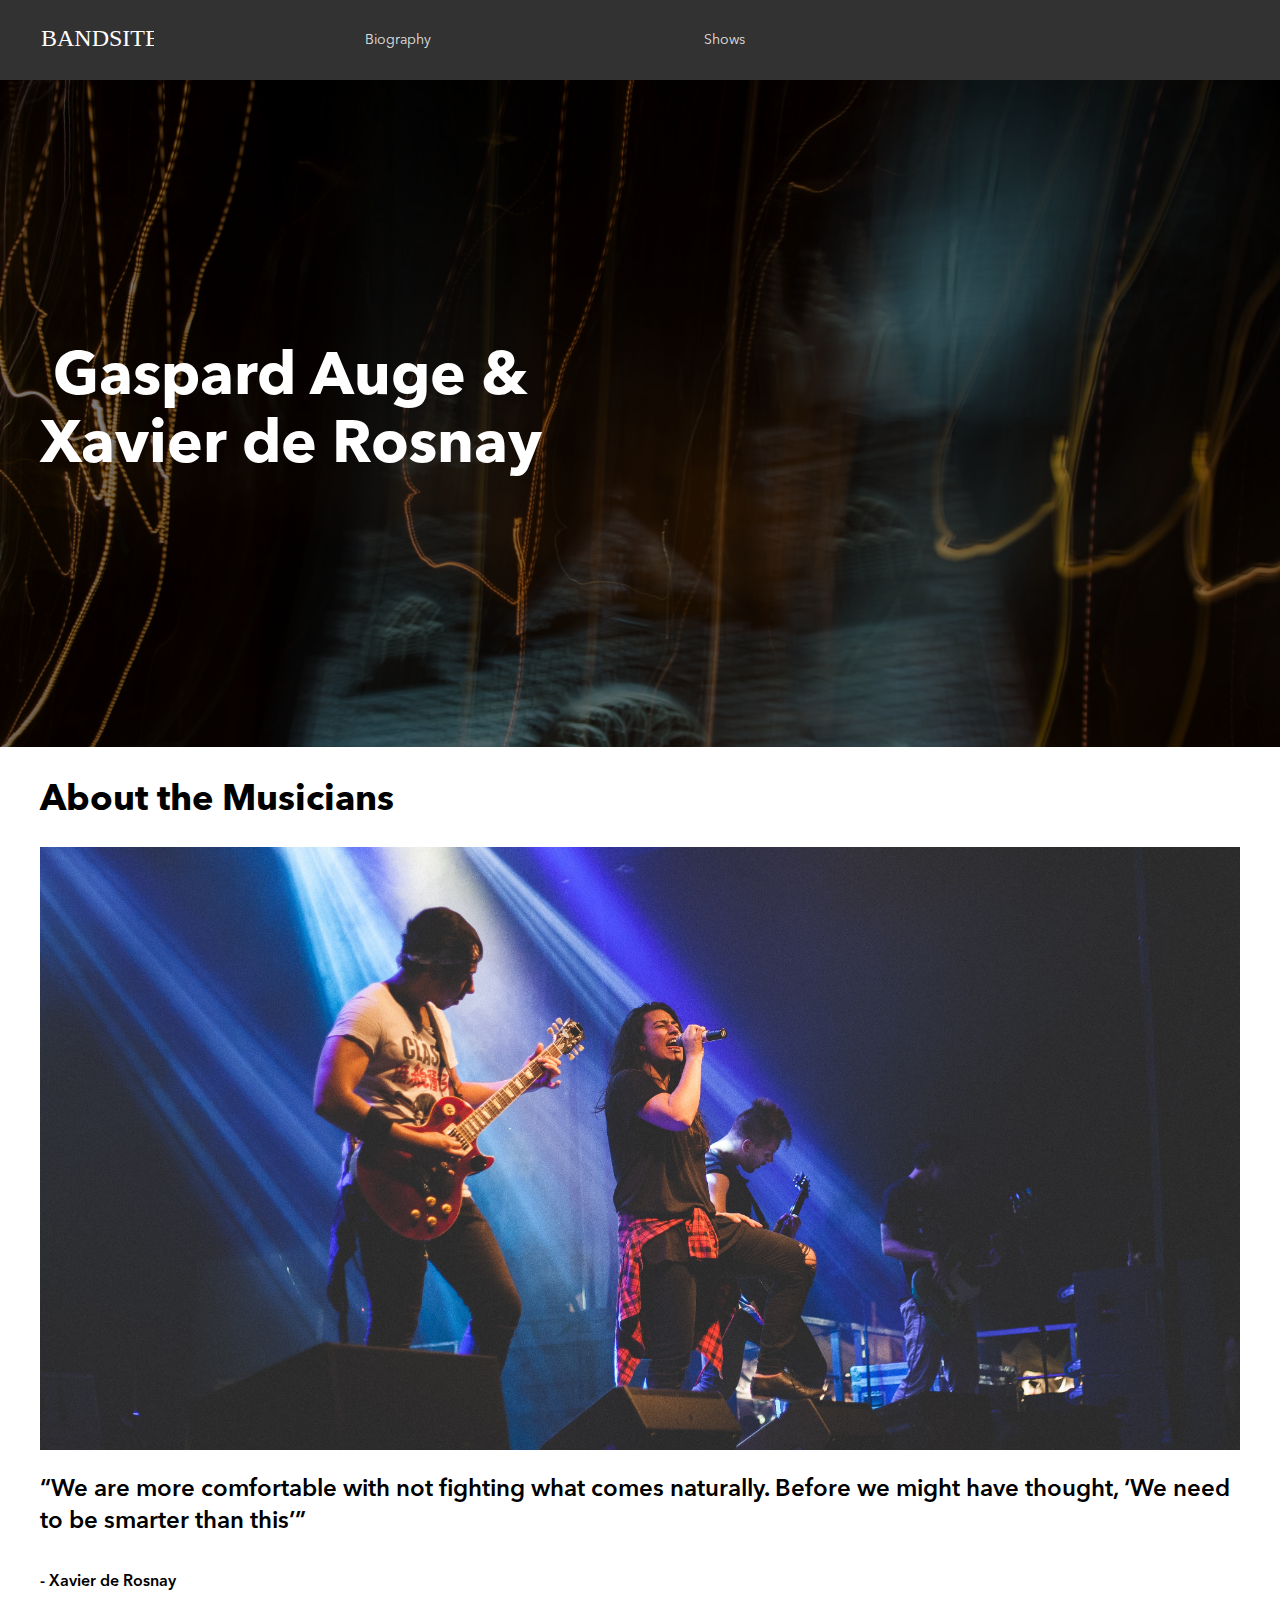
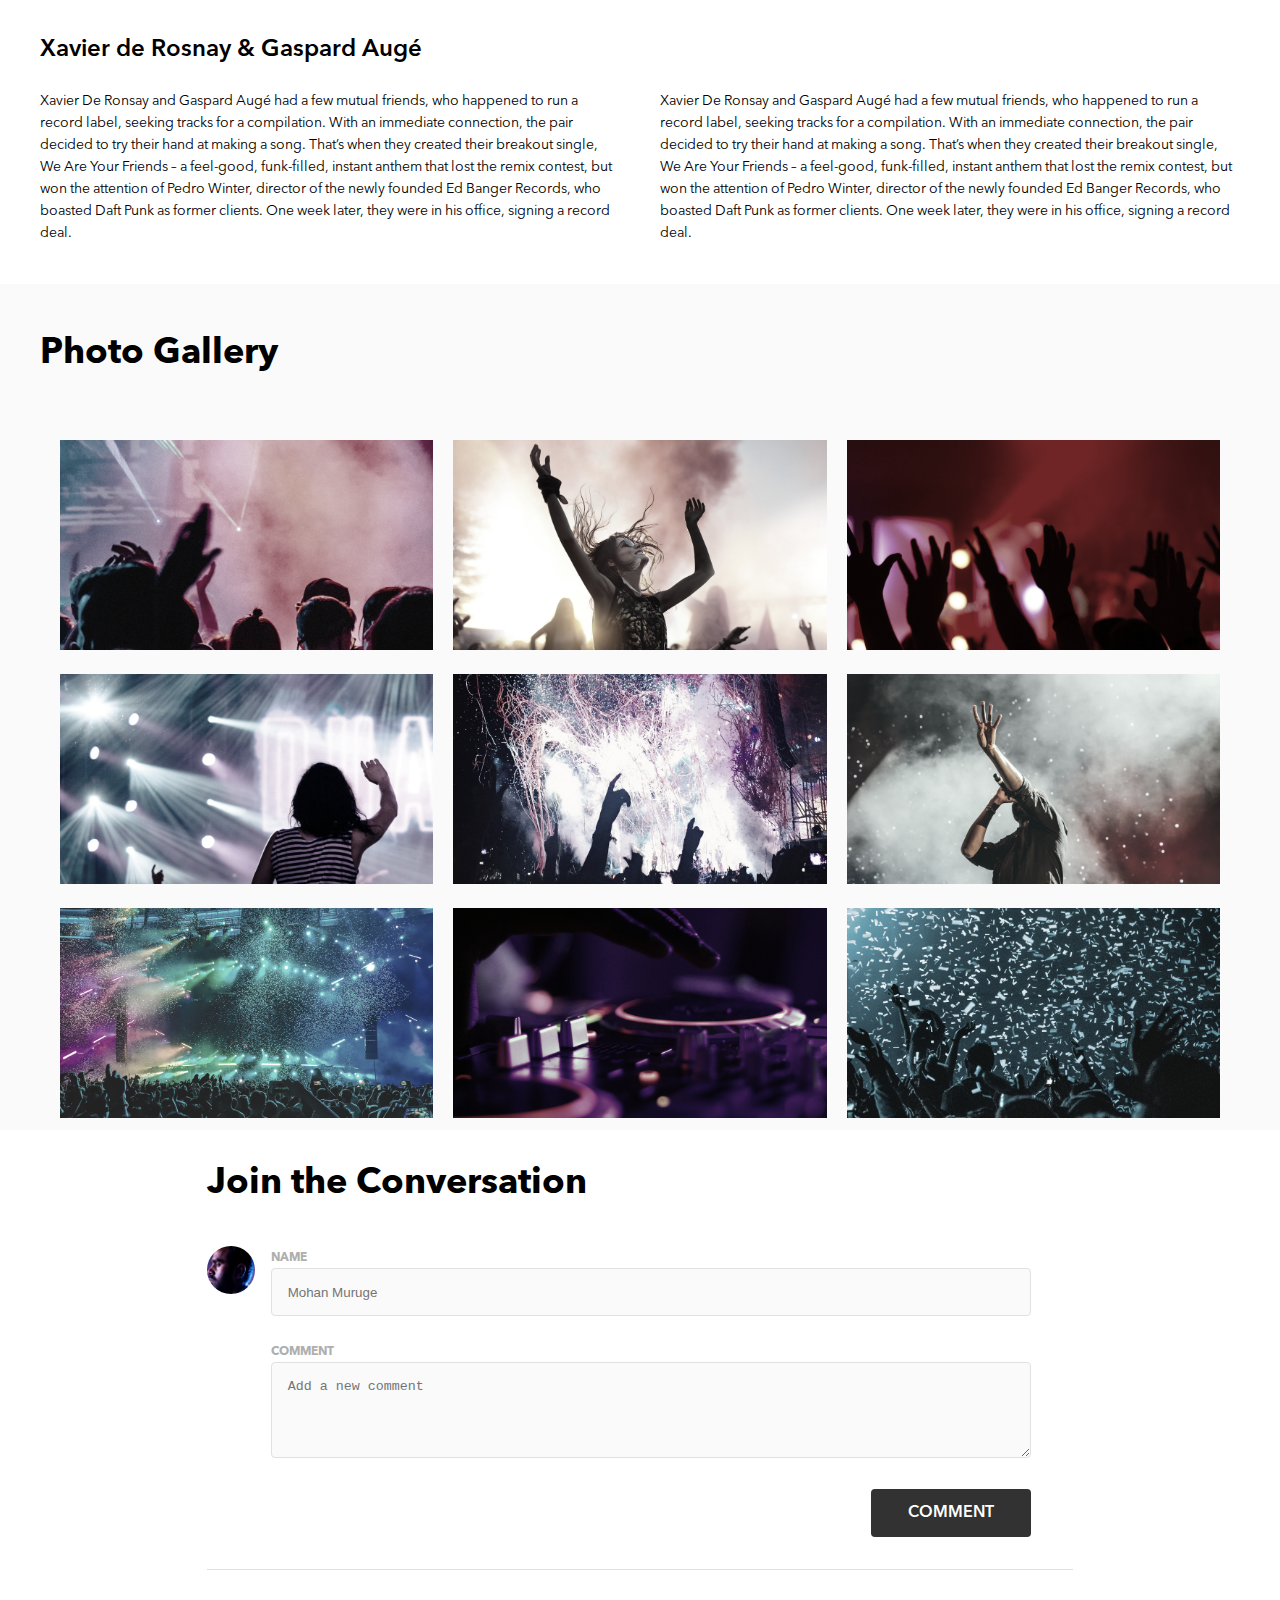
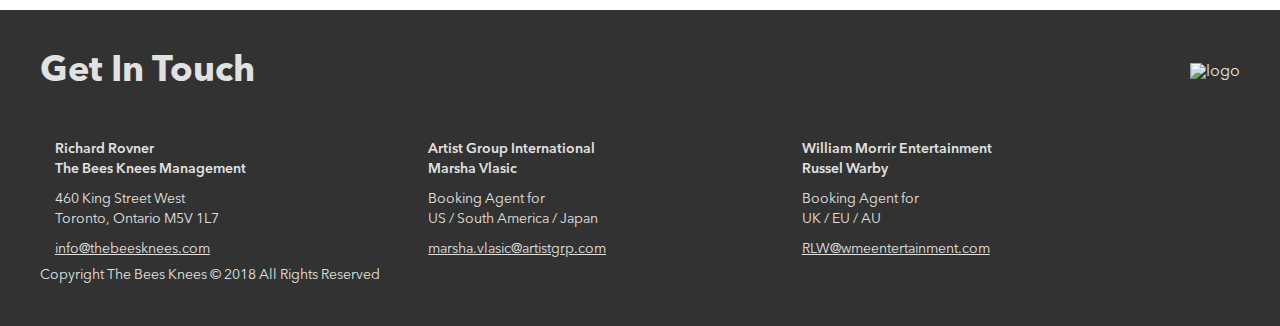
==== commit 4501aef6: "Functionality and styling completed." ====
--- a/sprint-three/index.html
+++ b/sprint-three/index.html
@@ -19,10 +19,10 @@
       </a>
       <ul class="header__nav">
         <li class="header__nav-item header__nav-item--active">
-          <a class="header__nav-link" href="#">Biography</a>
+          <a class="header__nav-link" href="index.html">Biography</a>
         </li>
         <li class="header__nav-item">
-          <a class="header__nav-link" href="#">Shows</a>
+          <a class="header__nav-link" href="./shows.html">Shows</a>
         </li>
       </ul>
     </header>
@@ -140,27 +140,28 @@
             src="./assets/images/Mohan-muruge.jpg"
             alt=""
           />
-          <div class="comments__new-user-input">
-            <div class="comments__new-name">
-              <label class="comments__new-name-label">NAME</label>
+          <div class="comments__new-input">
+            <div class="comments__new-input-name">
+              <label class="comments__new-input-name-label">NAME</label>
               <input
-                class="comments__new-name-input"
+                class="comments__new-input-name-text"
                 type="text"
                 name="name"
                 placeholder="Mohan Muruge"
               />
             </div>
-            <div class="comments__new-comment">
-              <label class="comments__new-comment-label">COMMENT</label>
-              <input
-                class="comments__new-comment-input"
-                type="text"
+            <div class="comments__new-input-comment">
+              <label class="comments__new-input-comment-label">COMMENT</label>
+              <textarea
+                class="comments__new-input-comment-text"
                 name="comment"
                 placeholder="Add a new comment"
-              />
+                rows="3"
+                cols="50"
+              ></textarea>
             </div>
             <button
-              class="comments__new-btn btn"
+              class="comments__new-input-btn btn"
               name="comment-button"
               type="submit"
             >
--- a/sprint-three/styles/main.css
+++ b/sprint-three/styles/main.css
@@ -404,7 +404,6 @@
 .gallery {
   background-color: #FAFAFA;
   margin-top: 32px;
-  margin-bottom: 16px;
   padding-top: 32px;
   padding: 0 5vw;
 }
@@ -601,13 +600,15 @@
 h4,
 p,
 li,
-shows-tours__table--contents {
+.shows-tours__table {
   font-size: 13px;
   line-height: 18px;
 }
 
 h5,
-label {
+label,
+.shows-tours__table-row--head,
+.shows-tours__table-row-cell--label {
   font-size: 12px;
   line-height: 20px;
   font-family: "AvenirBold";
@@ -639,11 +640,14 @@
   }
   h4,
   p,
-  li {
+  li,
+  .shows-tours__table {
     font-size: 14px;
     line-height: 22px;
   }
-  h5 {
+  h5,
+  .shows-tours__table-row--head,
+  .shows-tours__table-row-cell--label {
     font-size: 12px;
     line-height: 20px;
   }
@@ -684,11 +688,14 @@
   }
   h4,
   p,
-  li {
+  li,
+  .shows-tours__table {
     font-size: 14px;
     line-height: 22px;
   }
-  h5 {
+  h5,
+  .shows-tours__table-row--head,
+  .shows-tours__table-row-cell--label {
     font-size: 12px;
     line-height: 20px;
   }
@@ -824,65 +831,48 @@
   padding: 0 5vw;
 }
 
-.shows-tours * {
-  margin: 0;
-  padding: 0;
-}
-
 .shows-tours__title {
+  font-family: "AvenirBold";
   margin-top: 32px;
-  font-family: "AvenirBold";
+  margin-bottom: 40px;
 }
 
 .shows-tours__table {
-  position: relative;
-  height: 1500px;
-}
-
-.shows-tours__table-section--label {
-  position: absolute;
-  top: 11px;
-  font-size: 12px;
-  line-height: 20px;
-  font-family: "AvenirBold";
+  width: 90vw;
+}
+
+.shows-tours__table-row {
+  border-bottom: 1px solid #E1E1E1;
+}
+
+.shows-tours__table-row--head {
+  display: none;
+}
+
+.shows-tours__table-row *:nth-child(1),
+.shows-tours__table-row *:nth-child(2) {
+  display: none;
+}
+
+.shows-tours__table-row *:nth-child(4) {
+  font-family: "AvenirDemiBold";
+}
+
+.shows-tours__table-row-cell--label {
+  font-family: "AvenirDemiBold";
+  text-transform: uppercase;
   color: #AFAFAF;
-}
-
-.shows-tours__table-section--label > div > div {
-  margin: 29px 0;
-}
-
-.shows-tours__table-section--label > div button {
-  visibility: hidden;
+  margin-top: 24px;
+}
+
+.shows-tours__table-row-cell--content {
+  margin-top: 16px;
+}
+
+.shows-tours__table-row-cell--btn {
   width: 90vw;
-  height: 48px;
-  margin: 2px 0 16px 0;
-}
-
-.shows-tours__table-section--content {
-  position: absolute;
-  top: 35px;
-  font-size: 13px;
-  line-height: 18px;
-}
-
-.shows-tours__table-section--content > div {
-  width: 90vw;
-  border-bottom: 1px solid #E1E1E1;
-}
-
-.shows-tours__table-section--content > div > div {
-  margin: 30px 0;
-}
-
-.shows-tours__table-section--content > div div:first-child {
-  font-family: "AvenirDemiBold";
-}
-
-.shows-tours__table-section--content > div button {
-  width: 90vw;
-  height: 48px;
-  margin: 2px 0 16px 0;
+  margin-top: 32px;
+  margin-bottom: 16px;
 }
 
 @media only screen and (min-width: 768px) {
@@ -890,175 +880,143 @@
     padding: 0 3.12vw;
   }
   .shows-tours__table {
-    height: 550px;
-  }
-  .shows-tours__table-section--label {
-    top: 0;
-  }
-  .shows-tours__table-section--label > div {
     width: 93.75vw;
+  }
+  .shows-tours__table * {
+    margin: 0;
+  }
+  .shows-tours__table-row {
     display: -webkit-box;
     display: -ms-flexbox;
     display: flex;
     -webkit-box-pack: justify;
         -ms-flex-pack: justify;
             justify-content: space-between;
+    -webkit-box-align: center;
+        -ms-flex-align: center;
+            align-items: center;
+    padding: 20px 0;
+  }
+  .shows-tours__table-row--head {
+    display: -webkit-box;
+    display: -ms-flexbox;
+    display: flex;
+    width: 72.92vw;
+    font-family: "AvenirDemiBold";
+    text-transform: uppercase;
+    color: #AFAFAF;
+  }
+  .shows-tours__table-row--head *:first-child {
+    display: none;
+  }
+  .shows-tours__table-row-cell--head {
+    width: 16.15vw;
+    -webkit-box-flex: 1;
+        -ms-flex: 1;
+            flex: 1;
+  }
+  .shows-tours__table-row-cell--label {
+    display: none;
+  }
+  .shows-tours__table-row-cell--content {
+    width: 16.15vw;
+  }
+  .shows-tours__table-row-cell--btn {
+    width: 160px;
+  }
+}
+
+@media only screen and (min-width: 1440px) {
+  .shows-tours {
+    padding: 0;
+    margin-top: 48px;
+    display: -webkit-box;
+    display: -ms-flexbox;
+    display: flex;
+  }
+  .shows-tours__title {
+    padding-left: 12.5vw;
+    width: 31.67%;
+  }
+  .shows-tours__table {
+    padding-right: 12.5vw;
+    width: 68.33%;
+  }
+  .shows-tours__table * {
     margin: 0;
-    visibility: hidden;
-  }
-  .shows-tours__table-section--label > div > div {
-    -webkit-box-flex: 25%;
-        -ms-flex: 25%;
-            flex: 25%;
-  }
-  .shows-tours__table-section--label > div button {
-    width: 160px;
-    margin: 0;
-    -webkit-box-flex: 25%;
-        -ms-flex: 25%;
-            flex: 25%;
-  }
-  .shows-tours__table-section--content {
-    top: 36px;
-  }
-  .shows-tours__table-section--content > div {
-    width: 93.75vw;
+  }
+  .shows-tours__table-row {
     display: -webkit-box;
     display: -ms-flexbox;
     display: flex;
     -webkit-box-pack: justify;
         -ms-flex-pack: justify;
             justify-content: space-between;
-  }
-  .shows-tours__table-section--content > div > div {
-    -webkit-box-flex: 25%;
-        -ms-flex: 25%;
-            flex: 25%;
-    margin: 16px 0;
+    -webkit-box-align: center;
+        -ms-flex-align: center;
+            align-items: center;
+    padding: 16px 0;
+  }
+  .shows-tours__table-row--head {
     display: -webkit-box;
     display: -ms-flexbox;
     display: flex;
-    -webkit-box-align: center;
-        -ms-flex-align: center;
-            align-items: center;
-  }
-  .shows-tours__table-section--content > div button {
+    width: 72.92vw;
+    font-family: "AvenirDemiBold";
+    text-transform: uppercase;
+    color: #AFAFAF;
+  }
+  .shows-tours__table-row--head *:first-child {
+    display: none;
+  }
+  .shows-tours__table-row-cell--head {
+    width: 16.15vw;
+    -webkit-box-flex: 1;
+        -ms-flex: 1;
+            flex: 1;
+  }
+  .shows-tours__table-row-cell--label {
+    display: none;
+  }
+  .shows-tours__table-row-cell--content {
+    width: 16.15vw;
+  }
+  .shows-tours__table-row-cell--btn {
     width: 160px;
-    margin: 16px 0;
-    -webkit-box-flex: 25%;
-        -ms-flex: 25%;
-            flex: 25%;
-  }
-  #label-row--0 {
-    visibility: visible;
-  }
-}
-
-@media only screen and (min-width: 1440px) {
-  .shows-tours {
-    display: -webkit-box;
-    display: -ms-flexbox;
-    display: flex;
-    padding: 0;
-  }
-  .shows-tours__title {
-    padding-left: 12.5vw;
-    margin-top: 48px;
-    -webkit-box-flex: 31.67%;
-        -ms-flex: 31.67%;
-            flex: 31.67%;
-  }
-  .shows-tours__table {
-    padding-right: 12.5vw;
-    -webkit-box-flex: 68.33%;
-        -ms-flex: 68.33%;
-            flex: 68.33%;
-    height: 600px;
-  }
-  .shows-tours__table-section {
-    width: 55.83vw;
-  }
-  .shows-tours__table-section--label {
-    top: 40px;
-  }
-  .shows-tours__table-section--label > div {
-    width: 100%;
-    display: -webkit-box;
-    display: -ms-flexbox;
-    display: flex;
-    -webkit-box-pack: justify;
-        -ms-flex-pack: justify;
-            justify-content: space-between;
-    visibility: hidden;
-  }
-  .shows-tours__table-section--label > div > div {
-    -webkit-box-flex: 25%;
-        -ms-flex: 25%;
-            flex: 25%;
-    margin: 0;
-  }
-  .shows-tours__table-section--label > div button {
-    width: 160px;
-    margin: 0;
-    -webkit-box-flex: 25%;
-        -ms-flex: 25%;
-            flex: 25%;
-  }
-  .shows-tours__table-section--content {
-    top: 80px;
-  }
-  .shows-tours__table-section--content > div {
-    width: 100%;
-    display: -webkit-box;
-    display: -ms-flexbox;
-    display: flex;
-    -webkit-box-pack: justify;
-        -ms-flex-pack: justify;
-            justify-content: space-between;
-  }
-  .shows-tours__table-section--content > div > div {
-    -webkit-box-flex: 25%;
-        -ms-flex: 25%;
-            flex: 25%;
-    margin: 16px 0;
-    display: -webkit-box;
-    display: -ms-flexbox;
-    display: flex;
-    -webkit-box-align: center;
-        -ms-flex-align: center;
-            align-items: center;
-    margin: 0;
-  }
-  .shows-tours__table-section--content > div button {
-    width: 160px;
-    margin: 16px 0;
-    -webkit-box-flex: 25%;
-        -ms-flex: 25%;
-            flex: 25%;
-  }
-  #label-row--0 {
-    visibility: visible;
-  }
+  }
+}
+
+* {
+  margin: 0;
+  padding: 0;
 }
 
 .comments {
-  width: 100vw;
-  padding: 0 5vw;
+  margin: 0 auto;
+  width: 90vw;
+  padding-top: 32px;
+  padding-bottom: 40px;
 }
 
 .comments__title {
   font-family: "AvenirBold";
-  margin: 32px 0 40px 0;
 }
 
 .comments__new {
   display: -webkit-box;
   display: -ms-flexbox;
   display: flex;
+  margin-top: 40px;
   border-bottom: 1px solid #E1E1E1;
 }
 
-.comments__new-name, .comments__new-comment {
+.comments__new-avatar, .comments__past-commentbox-avatarbox-avatar {
+  width: 48px;
+  height: 48px;
+  border-radius: 100%;
+}
+
+.comments__new-input {
   display: -webkit-box;
   display: -ms-flexbox;
   display: flex;
@@ -1066,57 +1024,36 @@
   -webkit-box-direction: normal;
       -ms-flex-direction: column;
           flex-direction: column;
-  padding-left: 20px;
-}
-
-.comments__new-user-input {
-  display: -webkit-box;
-  display: -ms-flexbox;
-  display: flex;
-  -webkit-box-orient: vertical;
-  -webkit-box-direction: normal;
-      -ms-flex-direction: column;
-          flex-direction: column;
-}
-
-.comments__new-name-input, .comments__new-comment-input {
-  width: 71.25vw;
-  height: 48px;
+  margin-left: 16px;
+}
+
+.comments__new-input-name {
+  width: 100%;
+}
+
+.comments__new-input-name-text, .comments__new-input-comment-text {
+  width: 100%;
   border: 1px solid #E1E1E1;
   border-radius: 4px;
   background-color: #FAFAFA;
-  padding-left: 1.11vw;
-  margin-top: 8px;
+  height: 48px;
+  padding: 16px;
   margin-bottom: 24px;
 }
 
-.comments__new-name-input:focus, .comments__new-comment-input:focus {
-  outline: none;
-  border: 2px solid #323232;
-}
-
-.comments__new-comment-input {
+.comments__new-input-comment {
+  width: 100%;
+}
+
+.comments__new-input-comment-text {
   height: 96px;
 }
 
-.comments__new-btn {
-  width: 71.25vw;
-  height: 48px;
-  margin: 0 0 32px 20px;
-}
-
-.comments__new-avatar, .comments__past-avatarbox-avatar {
-  width: 48px;
-  height: 48px;
-  border-radius: 50%;
-  margin-top: 28px;
-}
-
-.comments__past {
-  margin-bottom: 40px;
-}
-
-.comments__past-comment {
+.comments__new-input-btn {
+  margin-bottom: 32px;
+}
+
+.comments__past-commentbox {
   display: -webkit-box;
   display: -ms-flexbox;
   display: flex;
@@ -1124,109 +1061,83 @@
   border-bottom: 1px solid #E1E1E1;
 }
 
-.comments__past-comment-avatarbox {
-  -webkit-box-flex: 18.75;
-      -ms-flex: 18.75;
-          flex: 18.75;
-  text-align: end;
-}
-
-.comments__past-comment-body {
-  -webkit-box-flex: 81.25;
-      -ms-flex: 81.25;
-          flex: 81.25;
-  padding-left: 16px;
-}
-
-.comments__past-avatarbox-avatar {
-  background-color: #E1E1E1;
-  -webkit-box-flex: 18.75;
-      -ms-flex: 18.75;
-          flex: 18.75;
-  margin-top: 0;
-}
-
-.comments__past-title-userName {
-  font-family: "AvenirDemiBold";
-}
-
-.comments__past-title-date {
-  color: #AFAFAF;
-  margin-left: 12px;
-}
-
-.comments__past-body-title {
+.comments__past-commentbox-avatarbox-avatar {
+  background-color: lightgrey;
+}
+
+.comments__past-commentbox-body {
+  width: 73.12vw;
+  margin-left: 16px;
+}
+
+.comments__past-commentbox-body-title {
   display: -webkit-box;
   display: -ms-flexbox;
   display: flex;
   -webkit-box-pack: justify;
       -ms-flex-pack: justify;
           justify-content: space-between;
-  padding-bottom: 16px;
+  margin-bottom: 16px;
+  width: 100%;
+}
+
+.comments__past-commentbox-body-title-name {
+  font-family: "AvenirDemiBold";
+}
+
+.comments__past-commentbox-body-title-date {
+  color: #AFAFAF;
 }
 
 @media only screen and (min-width: 768px) {
   .comments {
-    padding: 0 16.15vw;
-  }
-  .comments__new-name-input, .comments__new-comment-input {
-    width: 58.85vw;
-  }
-  .comments__new-btn {
+    width: 67.71vw;
+  }
+  .comments__new-input {
+    -webkit-box-align: end;
+        -ms-flex-align: end;
+            align-items: flex-end;
+    width: 59.37vw;
+  }
+  .comments__new-input-btn {
     width: 160px;
-    height: 48px;
-    -ms-flex-item-align: end;
-        align-self: flex-end;
-  }
-  .comments__past-comment-avatar {
-    -webkit-box-flex: 9;
-        -ms-flex: 9;
-            flex: 9;
-  }
-  .comments__past-comment-body {
-    -webkit-box-flex: 91;
-        -ms-flex: 91;
-            flex: 91;
-  }
-  .comments__past-body-title {
+  }
+  .comments__past-commentbox-body-title {
     -webkit-box-pack: start;
         -ms-flex-pack: start;
             justify-content: flex-start;
   }
+  .comments__past-commentbox-body-title-name {
+    margin-right: 3.12vw;
+  }
 }
 
 @media only screen and (min-width: 1440px) {
   .comments {
-    padding: 0 31.67vw;
-  }
-  .comments__title {
-    font-family: "AvenirBold";
-    margin: 48px 0 56px 0;
-  }
-  .comments__new-name-input, .comments__new-comment-input {
+    width: 36.67vw;
+    padding-top: 48px;
+    padding-bottom: 40px;
+  }
+  .comments__new {
+    margin-top: 56px;
+  }
+  .comments__new-input {
+    margin-left: 20px;
+    -webkit-box-align: end;
+        -ms-flex-align: end;
+            align-items: flex-end;
     width: 31.94vw;
   }
-  .comments__new-btn {
+  .comments__new-input-btn {
     width: 160px;
-    height: 48px;
-    -ms-flex-item-align: end;
-        align-self: flex-end;
-    margin-bottom: 24px;
-  }
-  .comments__past-comment-avatar {
-    -webkit-box-flex: 9;
-        -ms-flex: 9;
-            flex: 9;
-  }
-  .comments__past-comment-body {
-    -webkit-box-flex: 91;
-        -ms-flex: 91;
-            flex: 91;
-  }
-  .comments__past-body-title {
+  }
+  .comments__past-commentbox-body-title {
     -webkit-box-pack: start;
         -ms-flex-pack: start;
             justify-content: flex-start;
+  }
+  .comments__past-commentbox-body-title-name {
+    margin-right: 1vw;
   }
 }
 
@@ -1246,16 +1157,17 @@
           box-sizing: inherit;
 }
 
-.btn {
+button {
   background-color: #323232;
   color: #FFF;
   font-family: "AvenirDemiBold";
   border-radius: 4px;
   font-size: 16px;
   border: none;
-}
-
-.btn:hover {
+  height: 48px;
+}
+
+button:hover {
   background-color: black;
 }
 /*# sourceMappingURL=main.css.map */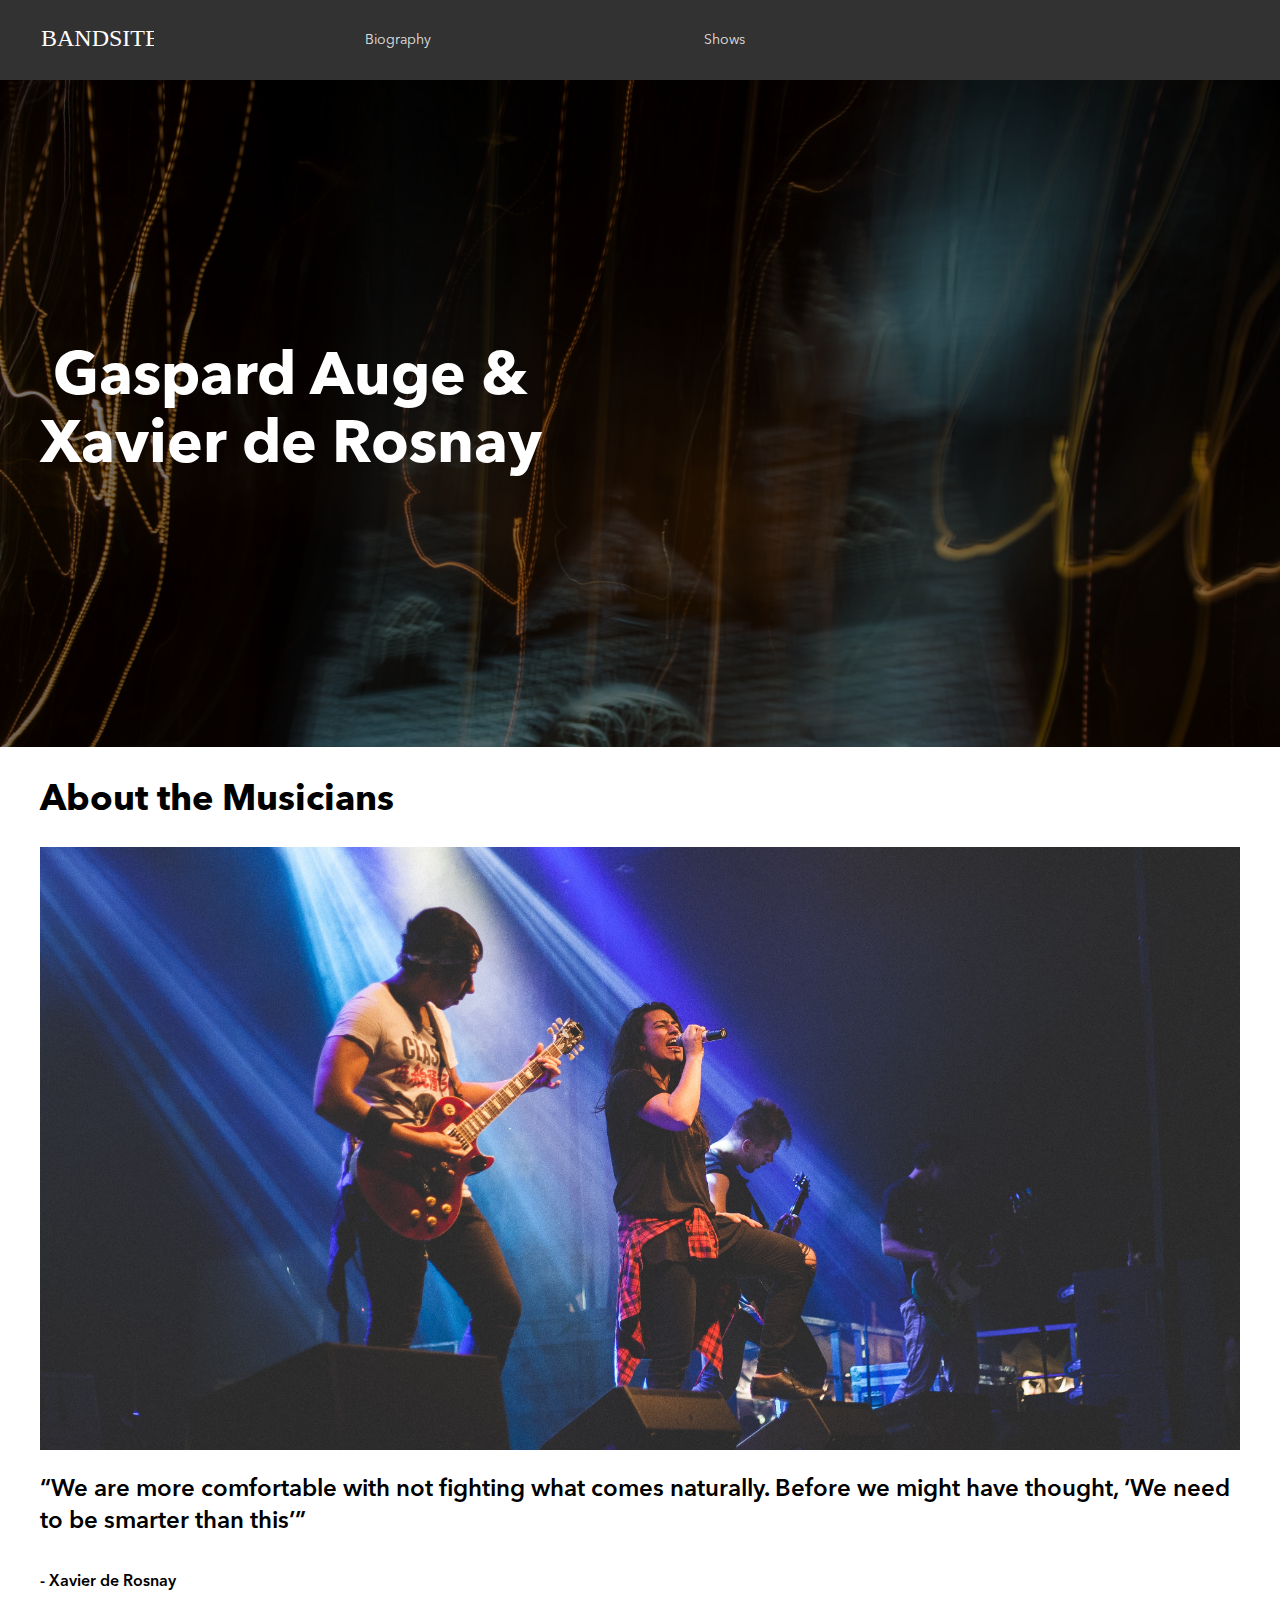
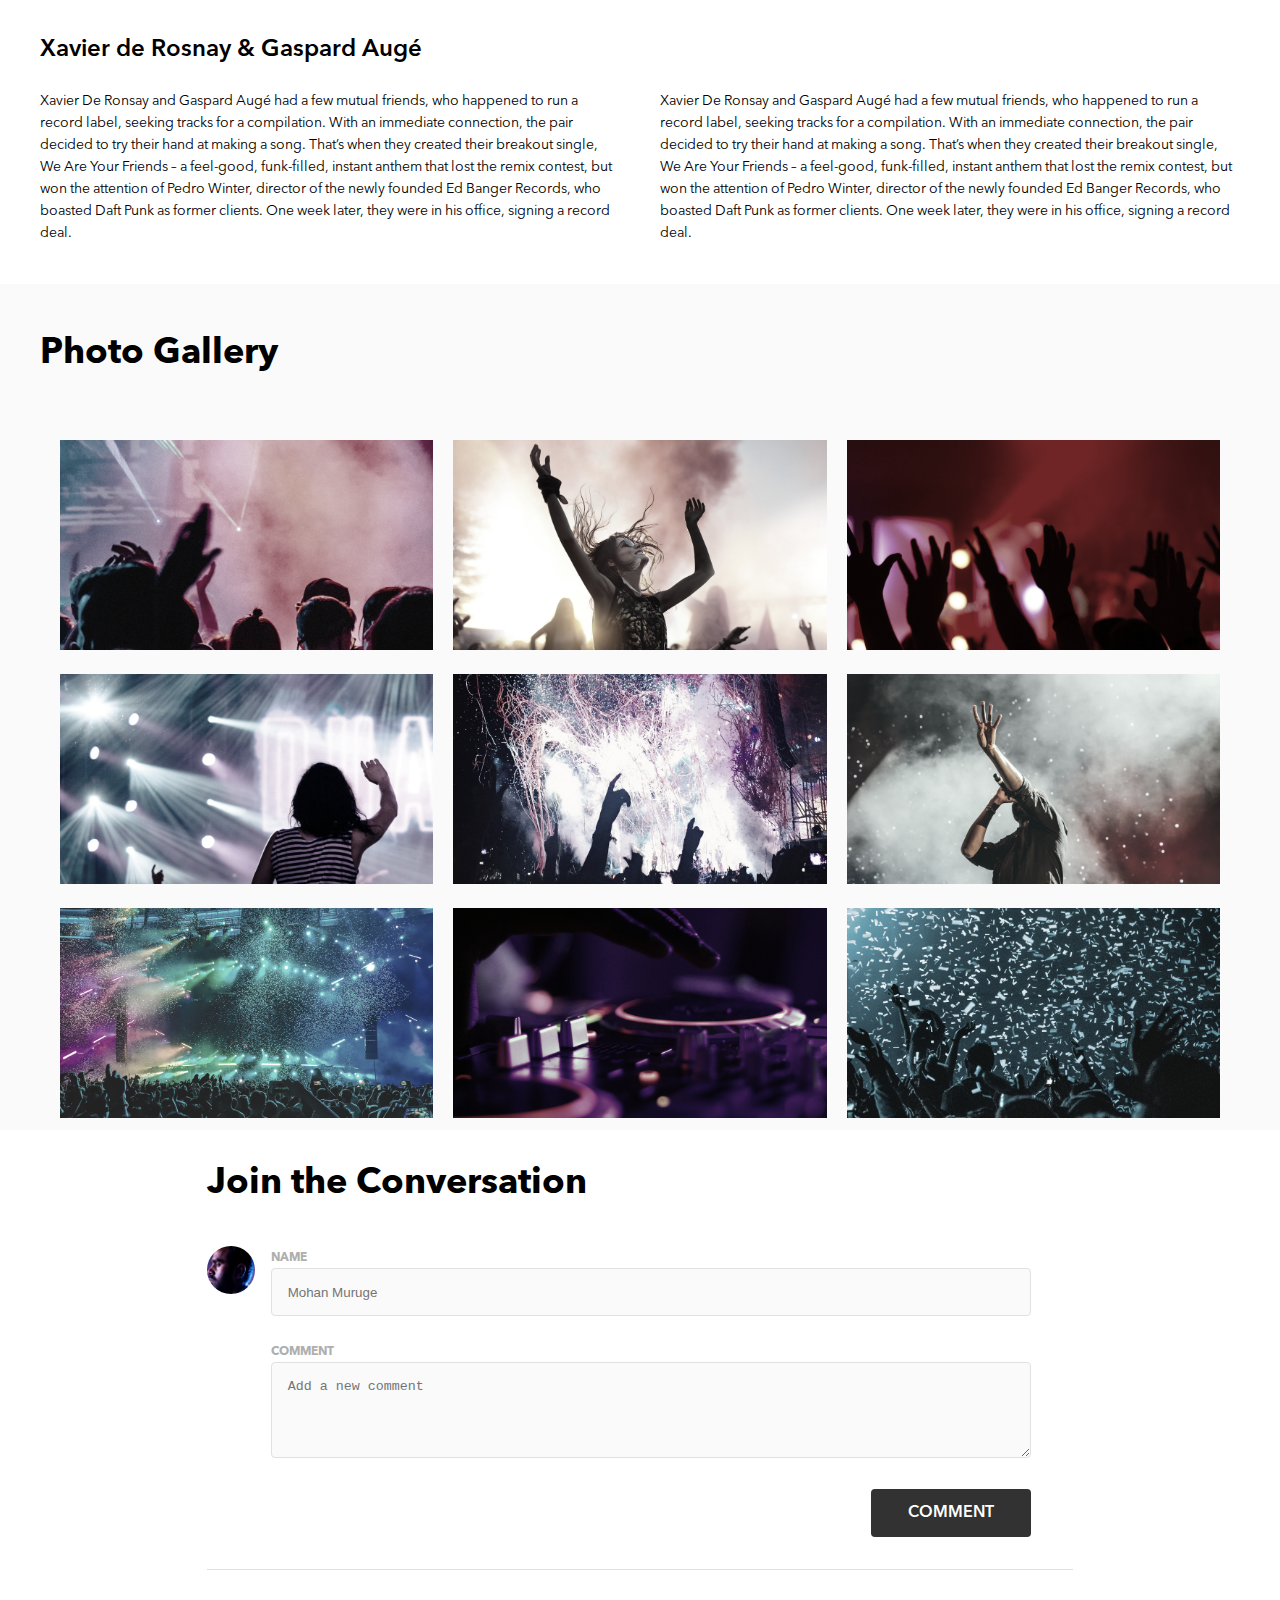
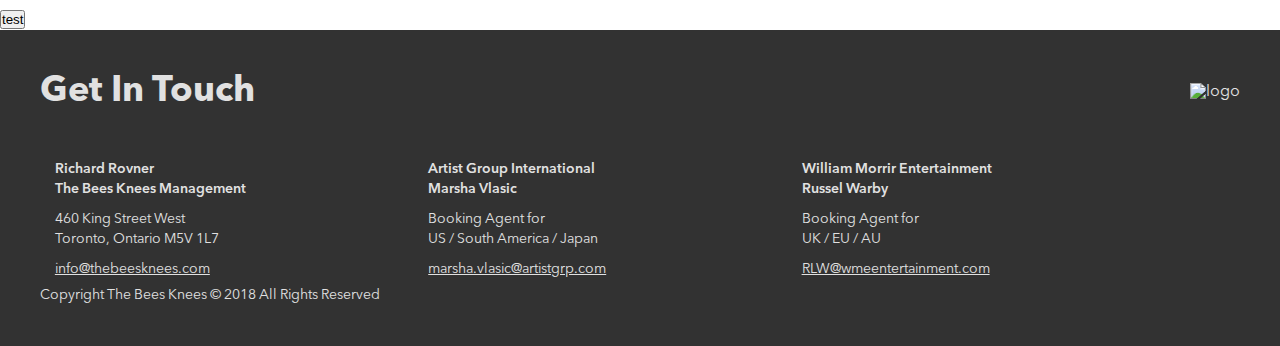
==== commit de4bcc9f: "added like and delete to the webpage." ====
--- a/sprint-three/index.html
+++ b/sprint-three/index.html
@@ -177,6 +177,10 @@
       <!--Past Comments, filled by javascript-->
 
       <!-- Comments-->
+
+      <div id="test">
+        <button>test</button>
+      </div>
     </main>
 
     <footer class="footer">
--- a/sprint-three/styles/main.css
+++ b/sprint-three/styles/main.css
@@ -873,6 +873,17 @@
   width: 90vw;
   margin-top: 32px;
   margin-bottom: 16px;
+  background-color: #323232;
+  color: #FFF;
+  font-family: "AvenirDemiBold";
+  border-radius: 4px;
+  font-size: 16px;
+  border: none;
+  height: 48px;
+}
+
+.shows-tours__table-row-cell--btn:hover {
+  background-color: black;
 }
 
 @media only screen and (min-width: 768px) {
@@ -1039,6 +1050,7 @@
   height: 48px;
   padding: 16px;
   margin-bottom: 24px;
+  overflow-wrap: break-word;
 }
 
 .comments__new-input-comment {
@@ -1051,6 +1063,17 @@
 
 .comments__new-input-btn {
   margin-bottom: 32px;
+  background-color: #323232;
+  color: #FFF;
+  font-family: "AvenirDemiBold";
+  border-radius: 4px;
+  font-size: 16px;
+  border: none;
+  height: 48px;
+}
+
+.comments__new-input-btn:hover {
+  background-color: black;
 }
 
 .comments__past-commentbox {
@@ -1058,7 +1081,8 @@
   display: -ms-flexbox;
   display: flex;
   padding: 24px 0;
-  border-bottom: 1px solid #E1E1E1;
+  border-top: 0.5px solid #E1E1E1;
+  border-bottom: 0.5px solid #E1E1E1;
 }
 
 .comments__past-commentbox-avatarbox-avatar {
@@ -1089,6 +1113,30 @@
   color: #AFAFAF;
 }
 
+.comments__past-commentbox-body-actions {
+  display: -webkit-box;
+  display: -ms-flexbox;
+  display: flex;
+  padding-top: 8px;
+}
+
+.comments__past-commentbox-body-actions img {
+  width: 20px;
+  height: 20px;
+  margin-right: 8px;
+}
+
+.comments__past-commentbox-body-actions-likebox {
+  display: -webkit-box;
+  display: -ms-flexbox;
+  display: flex;
+  margin-right: 5vw;
+}
+
+.comments__past-commentbox-body-actions-likebox-likes {
+  padding-top: 4px;
+}
+
 @media only screen and (min-width: 768px) {
   .comments {
     width: 67.71vw;
@@ -1156,18 +1204,4 @@
   -webkit-box-sizing: inherit;
           box-sizing: inherit;
 }
-
-button {
-  background-color: #323232;
-  color: #FFF;
-  font-family: "AvenirDemiBold";
-  border-radius: 4px;
-  font-size: 16px;
-  border: none;
-  height: 48px;
-}
-
-button:hover {
-  background-color: black;
-}
 /*# sourceMappingURL=main.css.map */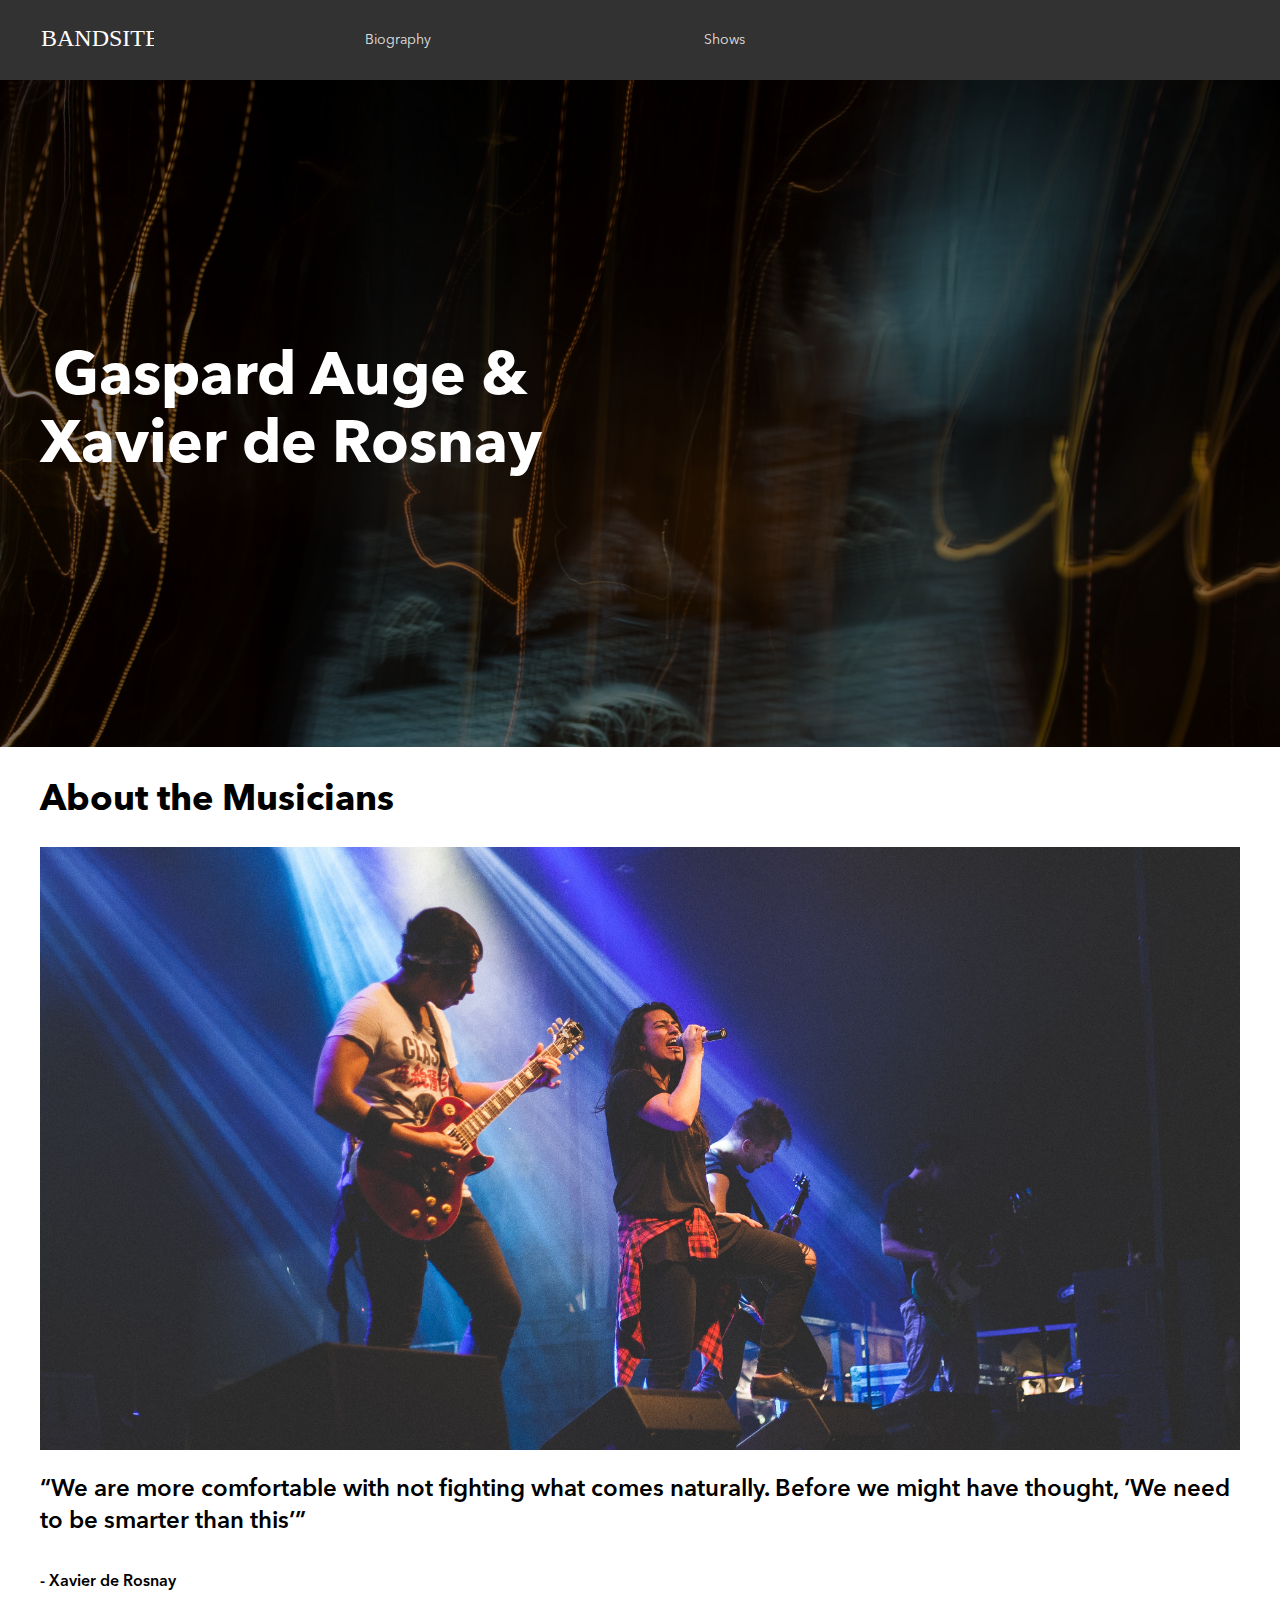
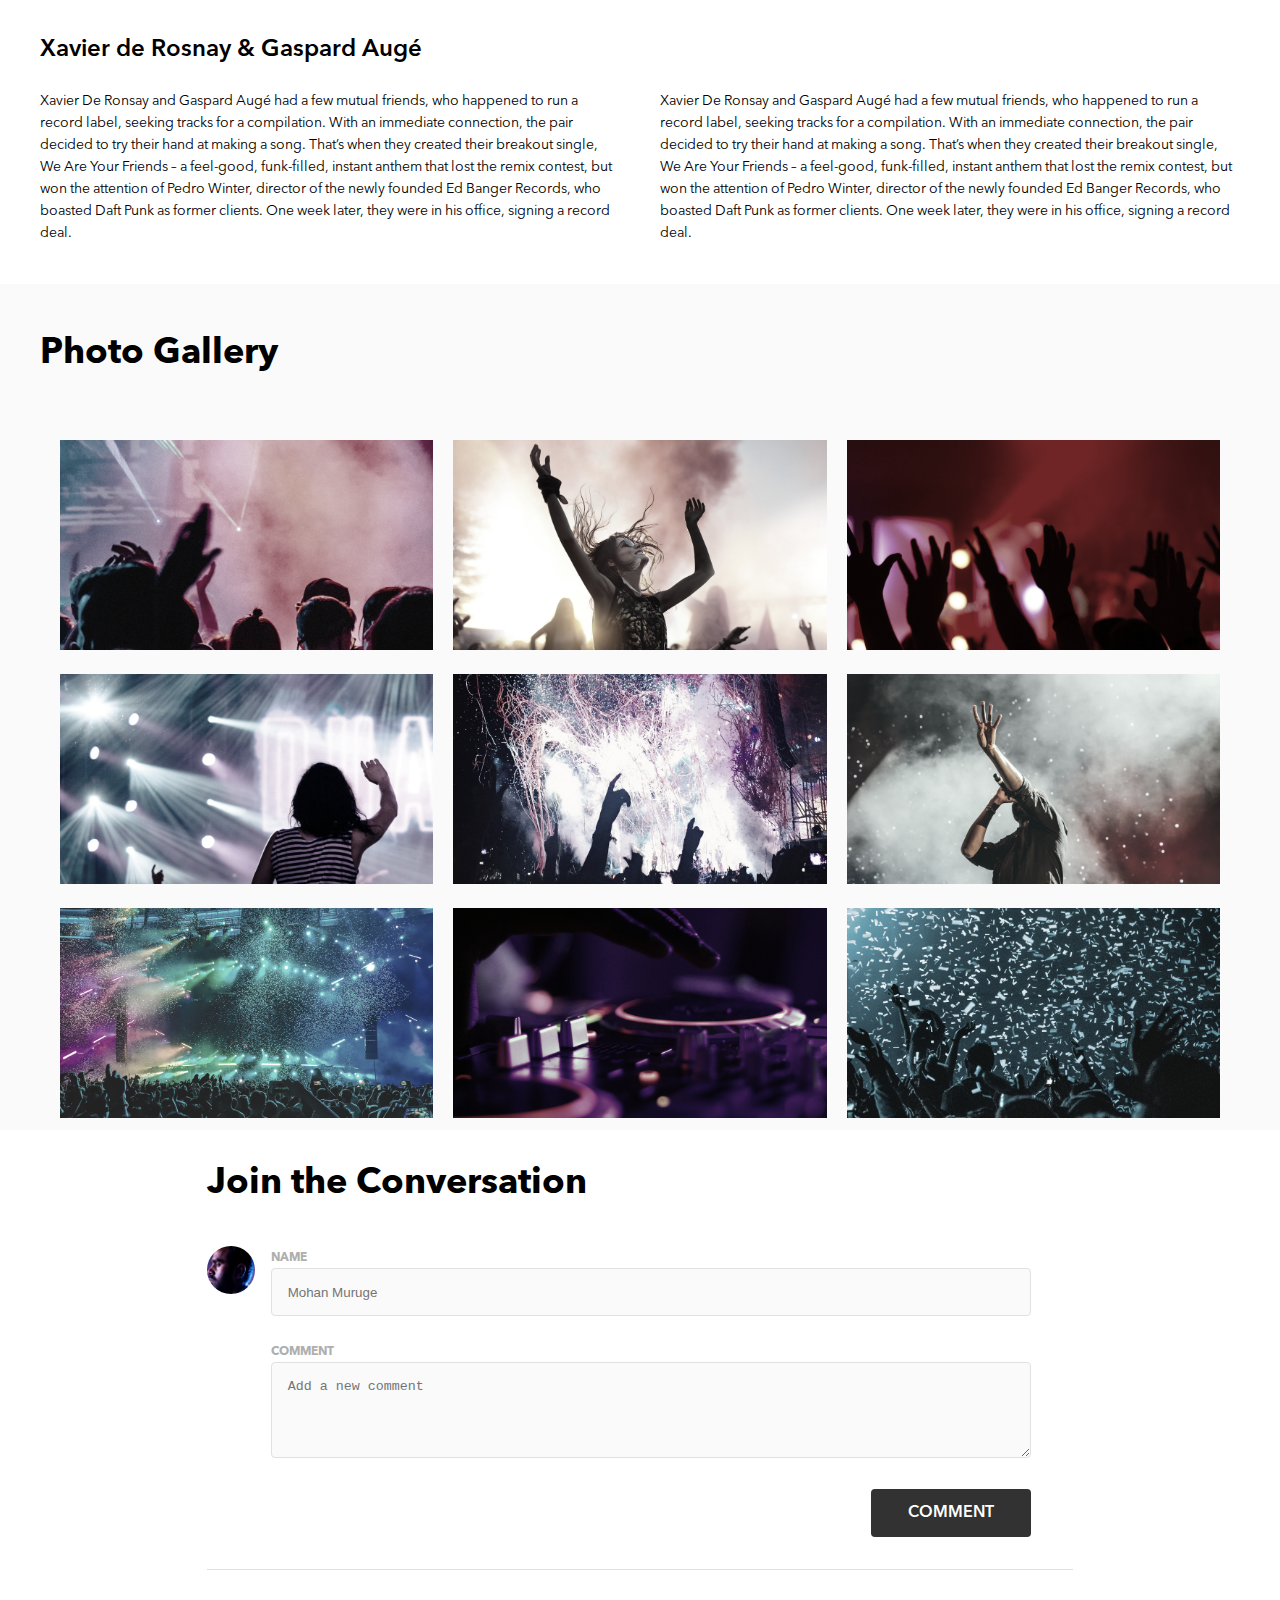
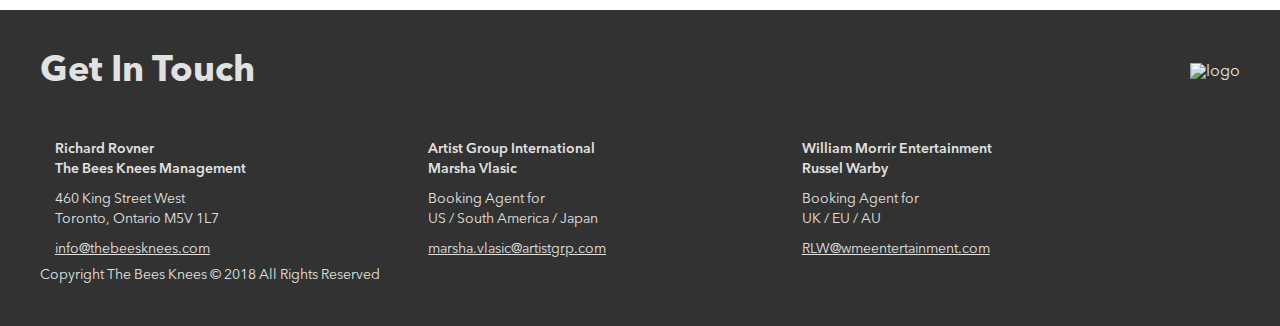
==== commit e0afc4fa: "Made the code more concise by adding functions" ====
--- a/sprint-three/index.html
+++ b/sprint-three/index.html
@@ -177,10 +177,6 @@
       <!--Past Comments, filled by javascript-->
 
       <!-- Comments-->
-
-      <div id="test">
-        <button>test</button>
-      </div>
     </main>
 
     <footer class="footer">
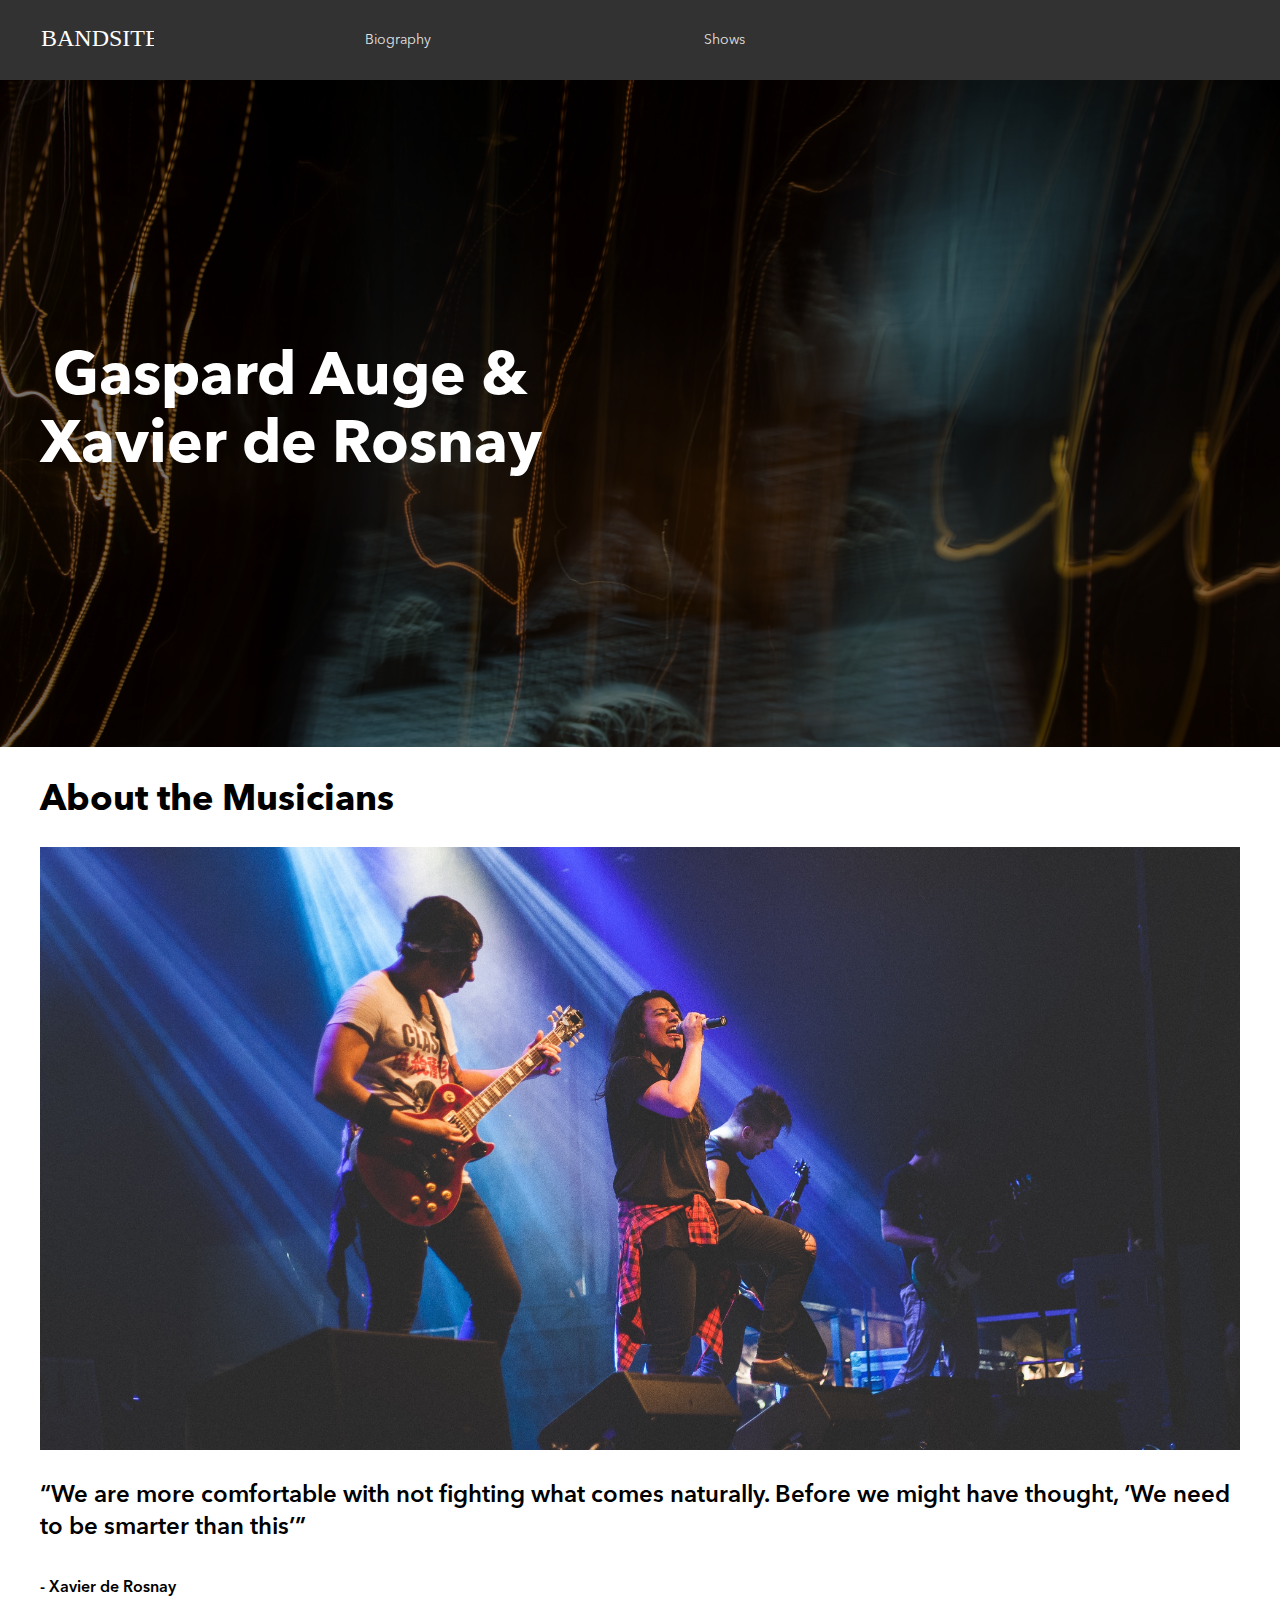
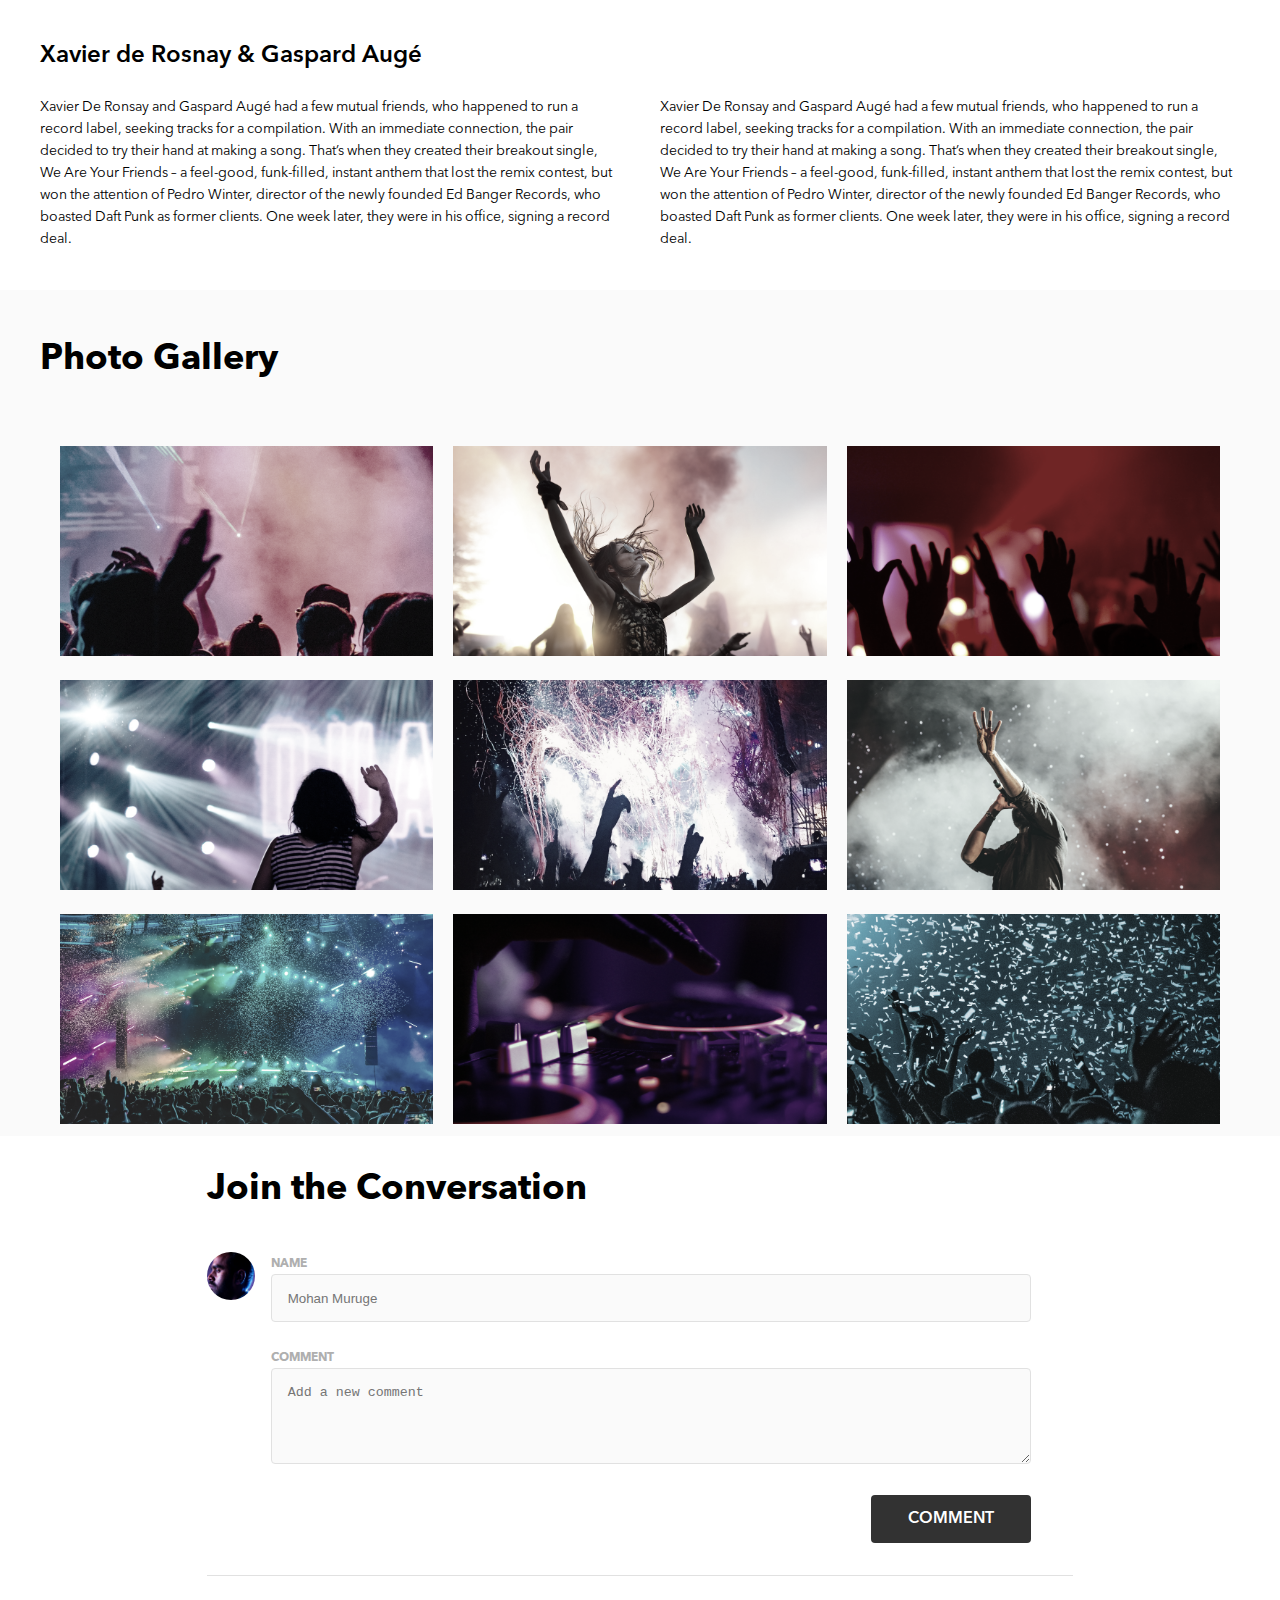
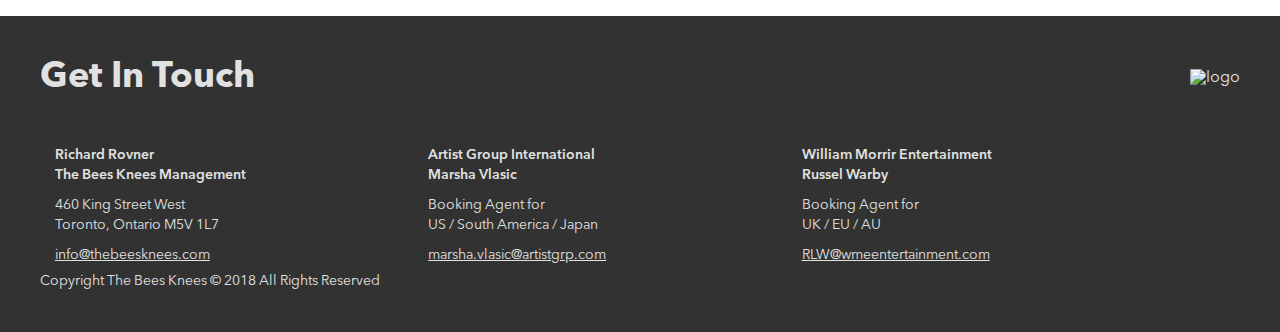
==== commit 7a70f3b6: "ifram position fixed" ====
--- a/sprint-three/index.html
+++ b/sprint-three/index.html
@@ -42,7 +42,7 @@
       <section class="about">
         <h1 class="about__title">About the Musicians</h1>
         <!--The image is the background of this div, so that setting different widths and hieghts won't distort the image-->
-        <div class="about__image"></div>
+        <img class="about__image" src="./assets/images/about-image.jpg"></img>
 
         <h2 class="about__quote">
           “We are more comfortable with not fighting what comes naturally.
--- a/sprint-three/styles/main.css
+++ b/sprint-three/styles/main.css
@@ -375,11 +375,9 @@
 }
 
 .about__image {
-  height: 67vw;
+  height: 45.31vw;
+  width: 90vw;
   margin-bottom: 24px;
-  background-image: url(../assets/images/about-image.jpg);
-  background-size: cover;
-  background-repeat: no-repeat;
 }
 
 .about__quote {
@@ -464,7 +462,7 @@
   }
   .about__image {
     height: 47.13vw;
-    background-position: center 80%;
+    width: 93.75vw;
   }
   .about__text {
     display: -webkit-box;
@@ -522,10 +520,9 @@
     margin-bottom: 48px;
   }
   .about__image {
-    padding: 0 6.39vw;
+    margin: 0 6.39vw 48px 6.39vw;
     height: 31.25vw;
-    margin-bottom: 48px;
-    background-position: center 70%;
+    width: 62.22vw;
   }
   .about__quote {
     padding: 0 6.39vw;
@@ -762,21 +759,23 @@
 .shows-hero__text {
   color: #FFF;
   font-family: "AvenirBold";
+  font-size: 32px;
+  line-height: 36px;
   padding-left: 5vw;
   z-index: 2;
   margin: 0;
 }
 
 .shows-hero__subtitle {
+  font-size: 14px;
   padding-top: 20vw;
   padding-bottom: 10vw;
 }
 
 .shows-hero__song {
   width: 90vw;
-  height: 146px;
-  margin-top: 20vw;
-  margin-left: 5vw;
+  height: 120px;
+  margin: 20vw 5vw 0 5vw;
   border: none;
 }
 
@@ -786,15 +785,18 @@
   }
   .shows-hero__text {
     padding-left: 3.12vw;
+    font-size: 60px;
+    line-height: 68px;
   }
   .shows-hero__subtitle {
     padding-top: 12.5vw;
     padding-bottom: 6vw;
+    font-size: 24px;
+    line-height: 32px;
   }
   .shows-hero__song {
-    width: 93.75vw;
-    margin-top: 12.5vw;
-    margin-left: 3.12vw;
+    width: 55vw;
+    margin: 8vw 3.12vw 3.12vw 3.12vw;
   }
 }
 
@@ -810,6 +812,7 @@
   .shows-hero__text {
     width: 40.28vw;
     margin-left: 12.5vw;
+    padding: 0;
   }
   .shows-hero__subtitle {
     padding-top: 11.11vw;
@@ -817,7 +820,8 @@
   }
   .shows-hero__song {
     width: 30.29vw;
-    margin: 0 12.5vw 0 4.44vw;
+    height: 10.14vw;
+    margin: 4vw 12.5vw 0 4.44vw;
   }
 }
 
@@ -1050,7 +1054,6 @@
   height: 48px;
   padding: 16px;
   margin-bottom: 24px;
-  overflow-wrap: break-word;
 }
 
 .comments__new-input-comment {
@@ -1085,12 +1088,16 @@
   border-bottom: 0.5px solid #E1E1E1;
 }
 
+.comments__past-commentbox-avatarbox {
+  width: 15vw;
+}
+
 .comments__past-commentbox-avatarbox-avatar {
   background-color: lightgrey;
 }
 
 .comments__past-commentbox-body {
-  width: 73.12vw;
+  width: 70vw;
   margin-left: 16px;
 }
 
@@ -1113,11 +1120,19 @@
   color: #AFAFAF;
 }
 
+.comments__past-commentbox-body-comment {
+  overflow-wrap: break-word;
+}
+
 .comments__past-commentbox-body-actions {
   display: -webkit-box;
   display: -ms-flexbox;
   display: flex;
   padding-top: 8px;
+}
+
+.comments__past-commentbox-body-actions button {
+  border: none;
 }
 
 .comments__past-commentbox-body-actions img {
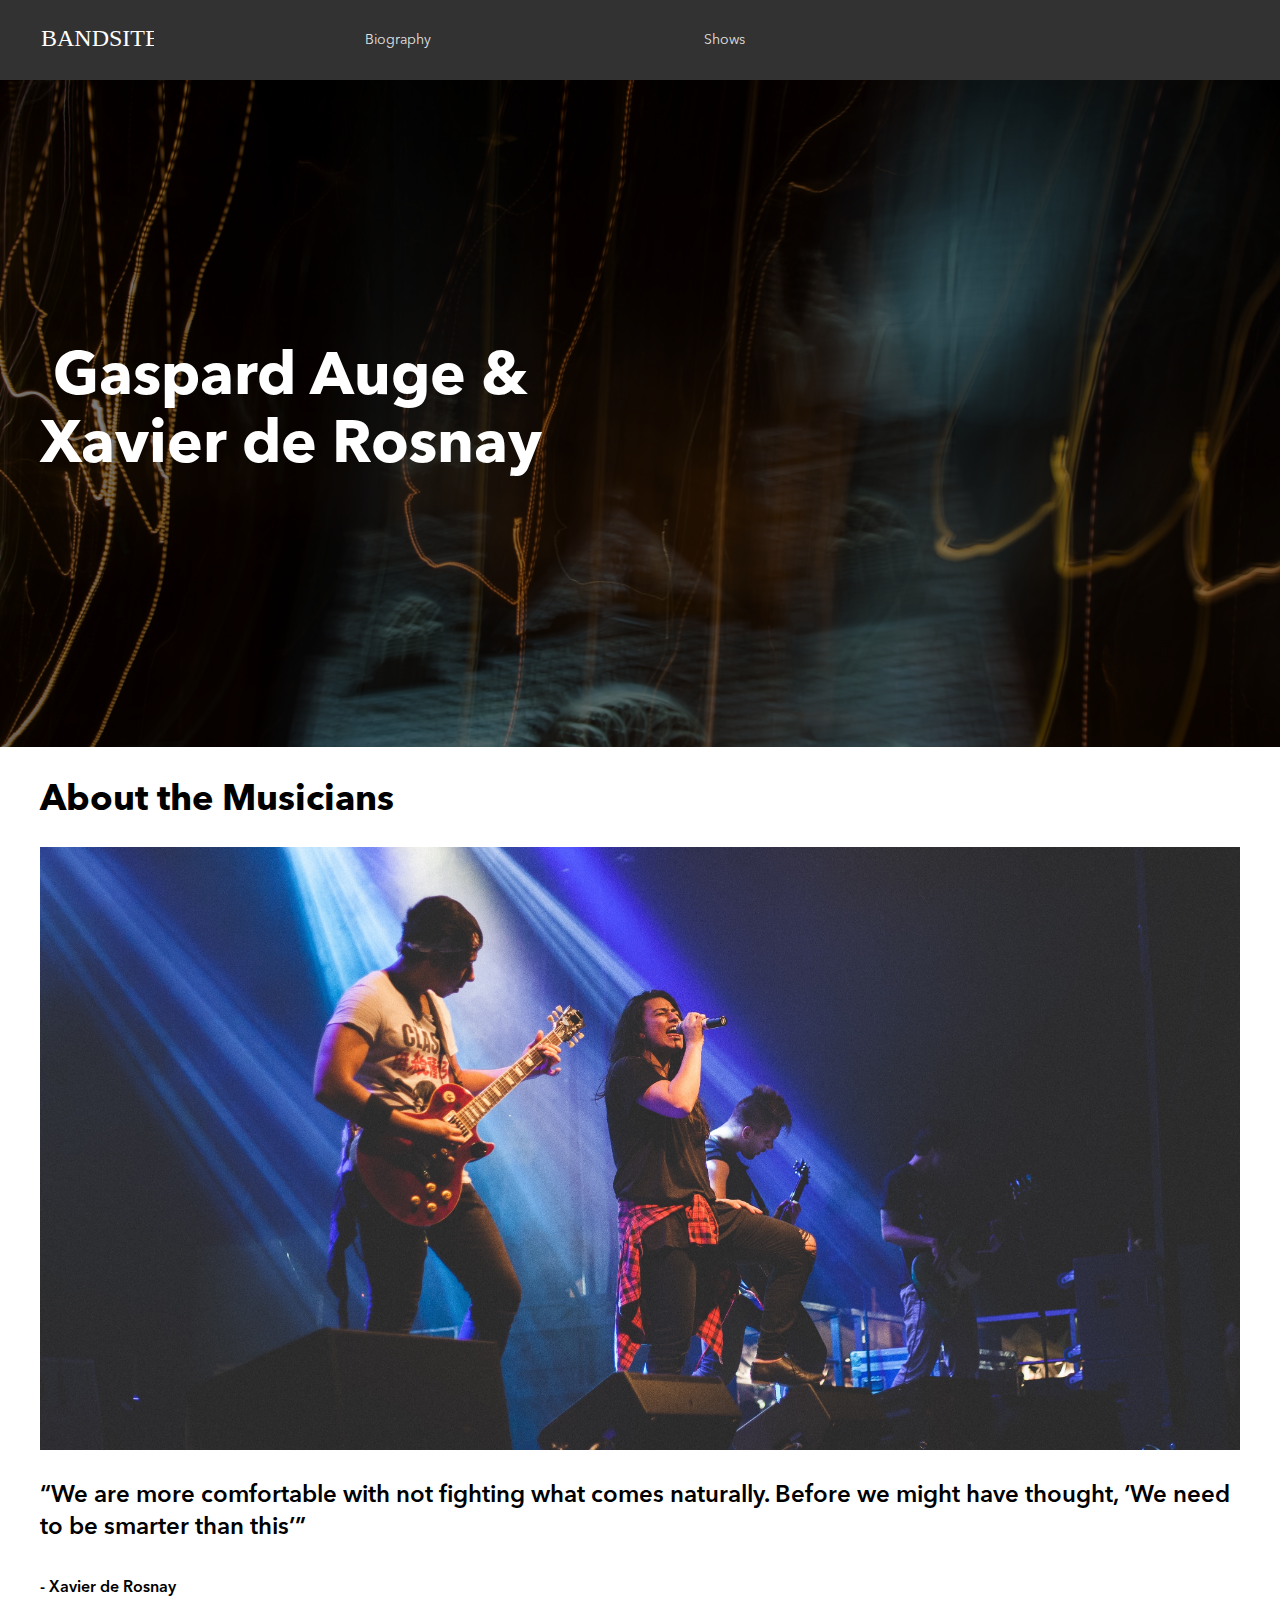
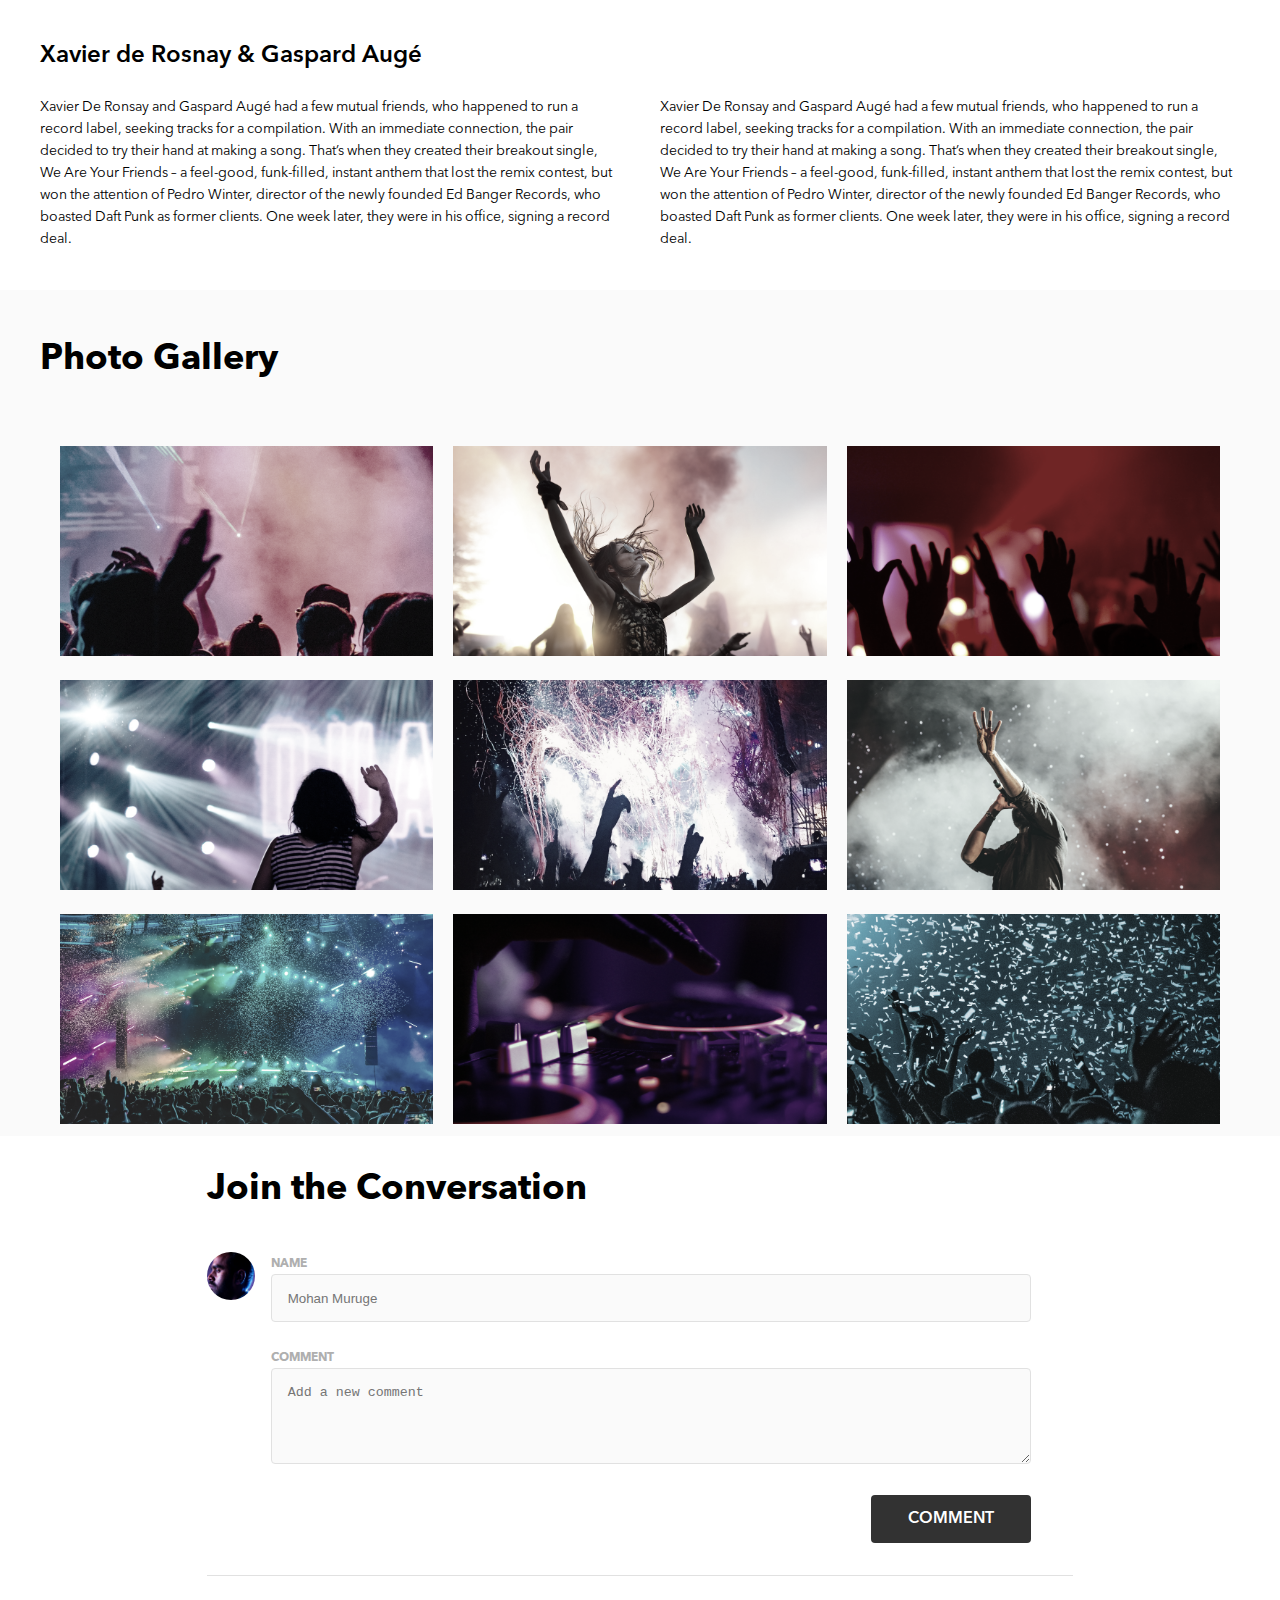
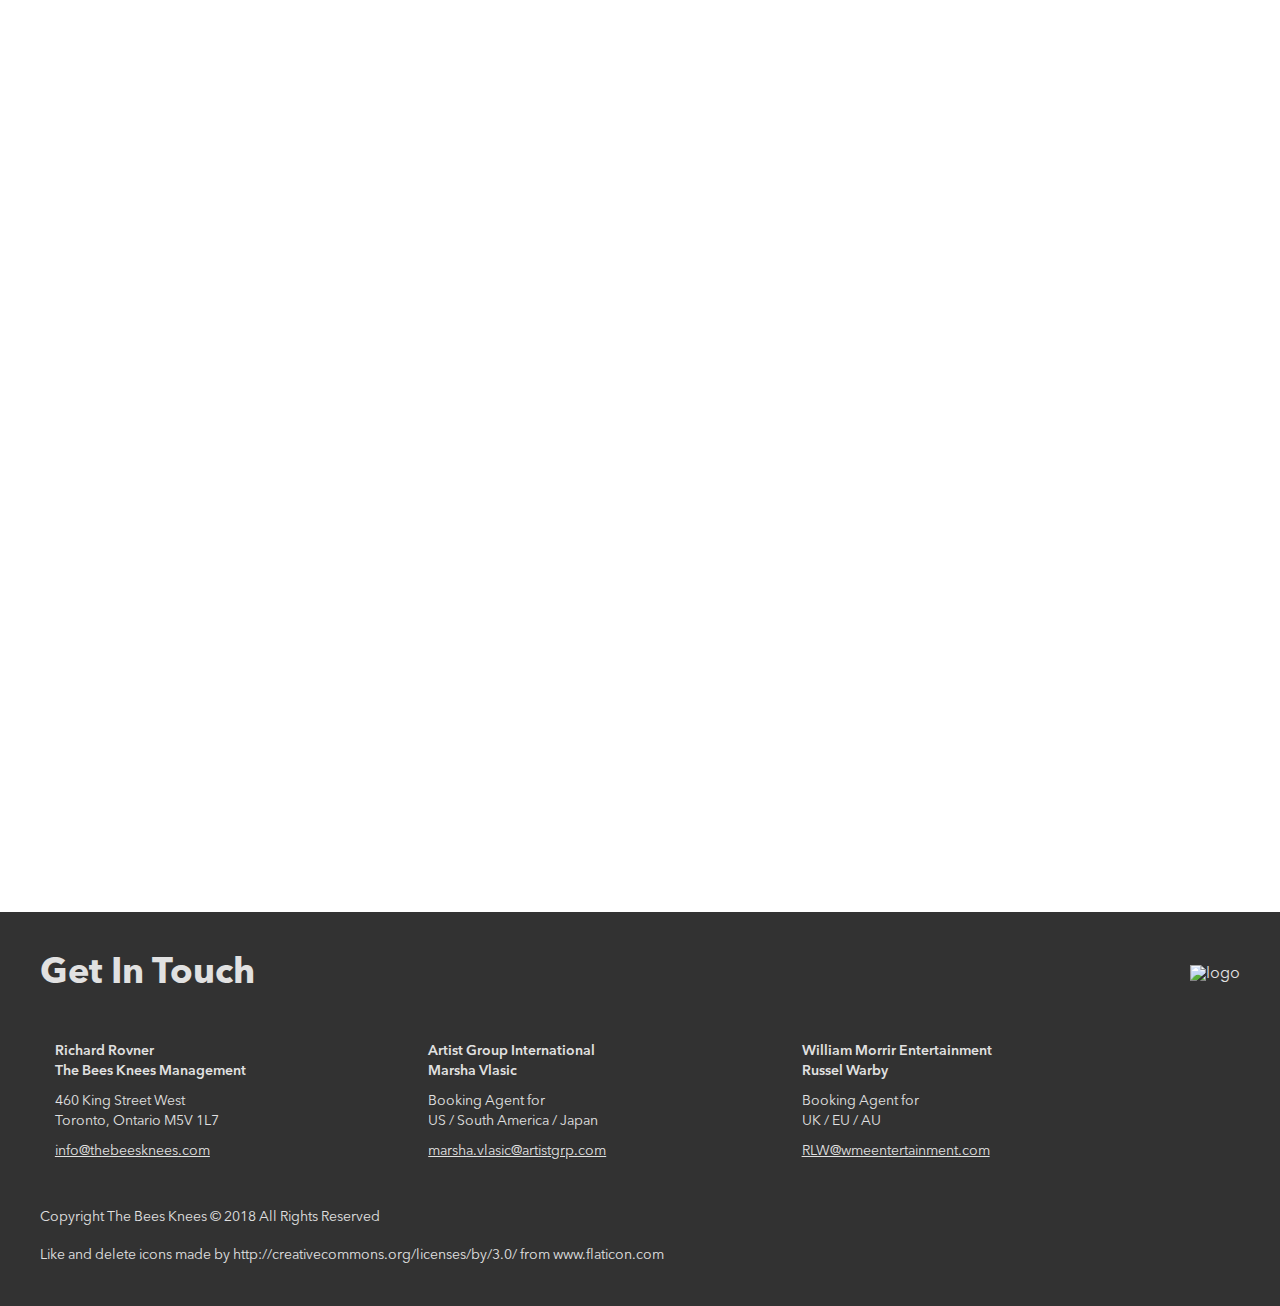
==== commit 39d18488: "Credit to the author (for like and delete icons) added." ====
--- a/sprint-three/index.html
+++ b/sprint-three/index.html
@@ -290,6 +290,11 @@
         Copyright The Bees Knees © 2018
         <span class="footer__copyright-new-line"> All Rights Reserved</span>
       </p>
+
+      <p class="footer__credits">
+        Like and delete icons made by http://creativecommons.org/licenses/by/3.0/ from www.flaticon.com
+      </p>
+      
     </footer>
 
     <script src="https://unpkg.com/axios/dist/axios.min.js"></script>
--- a/sprint-three/styles/main.css
+++ b/sprint-three/styles/main.css
@@ -205,12 +205,15 @@
 }
 
 .footer__copyright {
-  padding-left: 2.5%;
-  margin-bottom: 48px;
+  margin: 40px 5vw 16px 5vw;
 }
 
 .footer__copyright-new-line {
   display: block;
+}
+
+.footer__credits {
+  margin: 16px 5vw 0 5vw;
 }
 
 @media only screen and (min-width: 768px) {
@@ -253,10 +256,14 @@
   }
   .footer__copyright {
     padding-left: 0;
-    margin-bottom: 0;
+    margin-left: 0;
   }
   .footer__copyright-new-line {
     display: inline;
+  }
+  .footer__credits {
+    margin: 16px 3.12vw 0 3.12vw;
+    margin-left: 0;
   }
 }
 
@@ -1079,6 +1086,11 @@
   background-color: black;
 }
 
+.comments__past {
+  height: 150vw;
+  overflow: auto;
+}
+
 .comments__past-commentbox {
   display: -webkit-box;
   display: -ms-flexbox;
@@ -1133,6 +1145,7 @@
 
 .comments__past-commentbox-body-actions button {
   border: none;
+  background-color: transparent;
 }
 
 .comments__past-commentbox-body-actions img {
@@ -1164,6 +1177,9 @@
   }
   .comments__new-input-btn {
     width: 160px;
+  }
+  .comments__past {
+    height: 70vw;
   }
   .comments__past-commentbox-body-title {
     -webkit-box-pack: start;
@@ -1193,6 +1209,9 @@
   }
   .comments__new-input-btn {
     width: 160px;
+  }
+  .comments__past {
+    height: 50vw;
   }
   .comments__past-commentbox-body-title {
     -webkit-box-pack: start;
